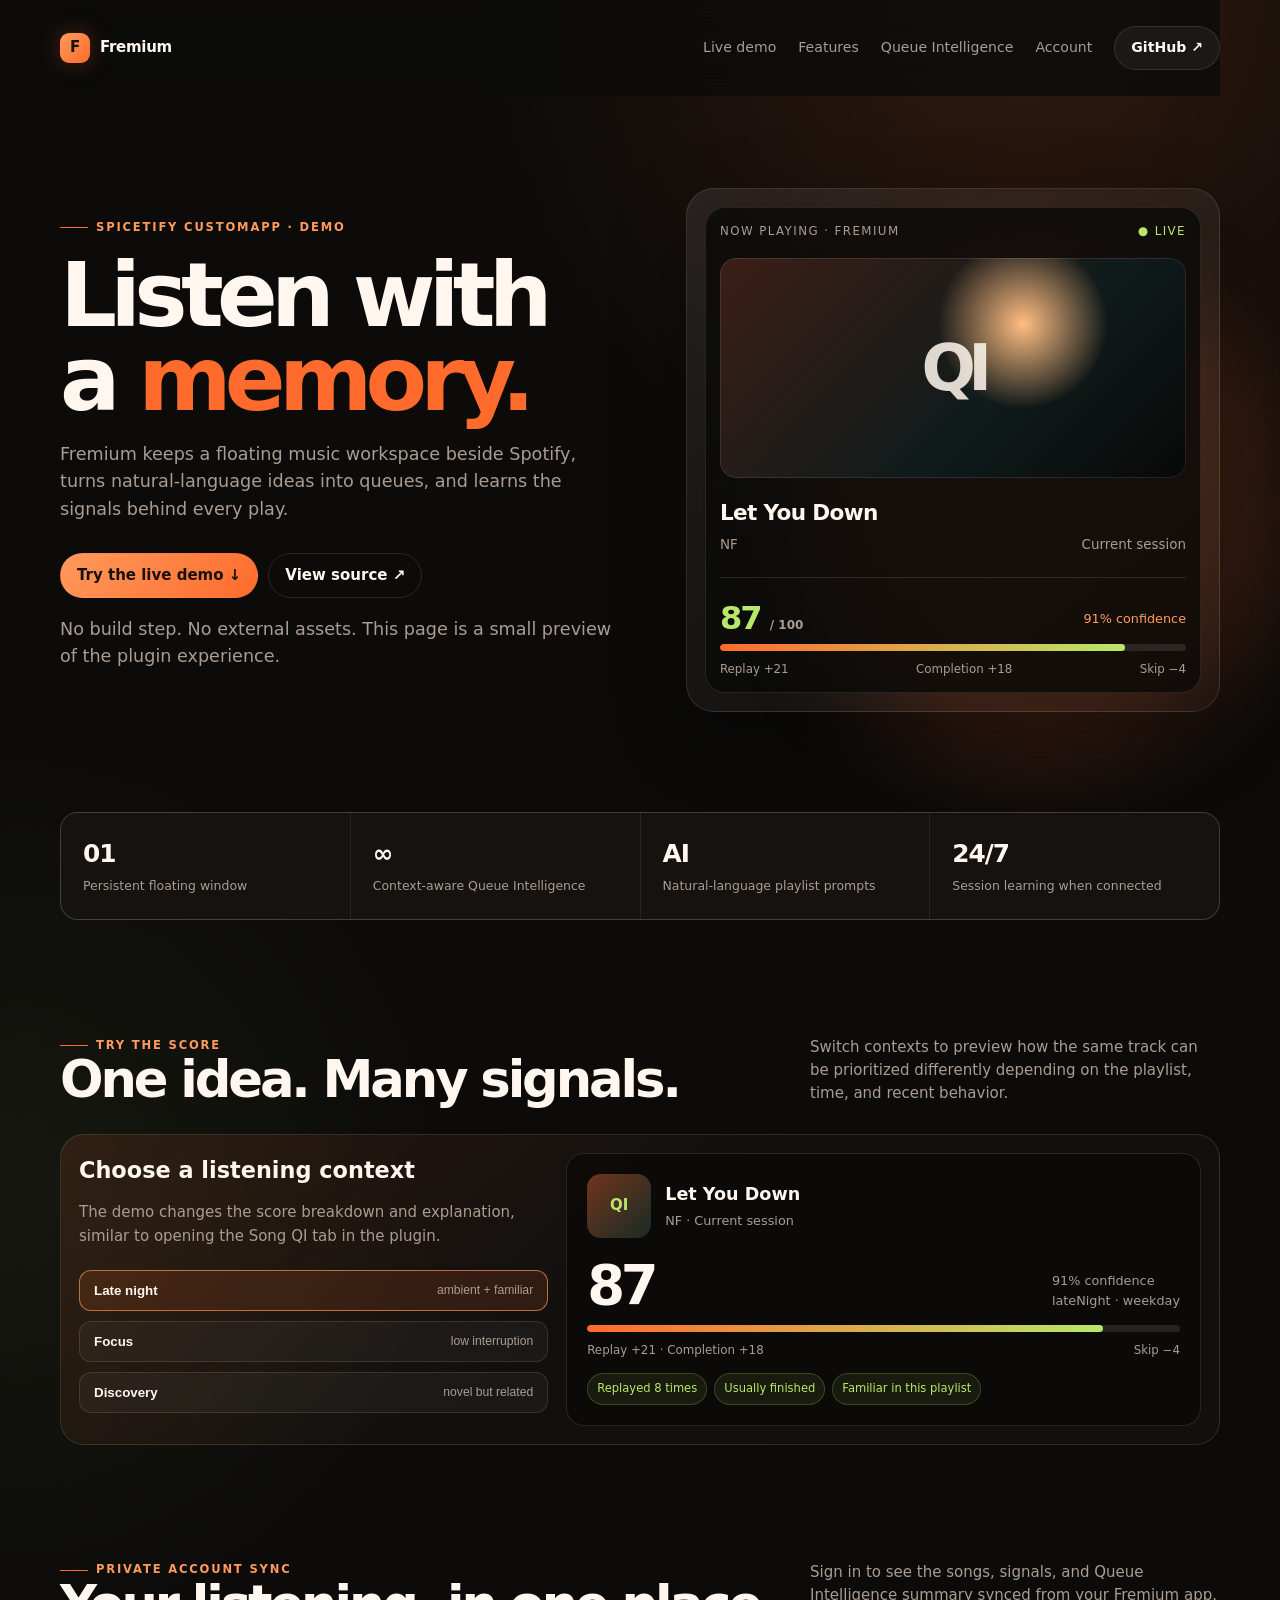
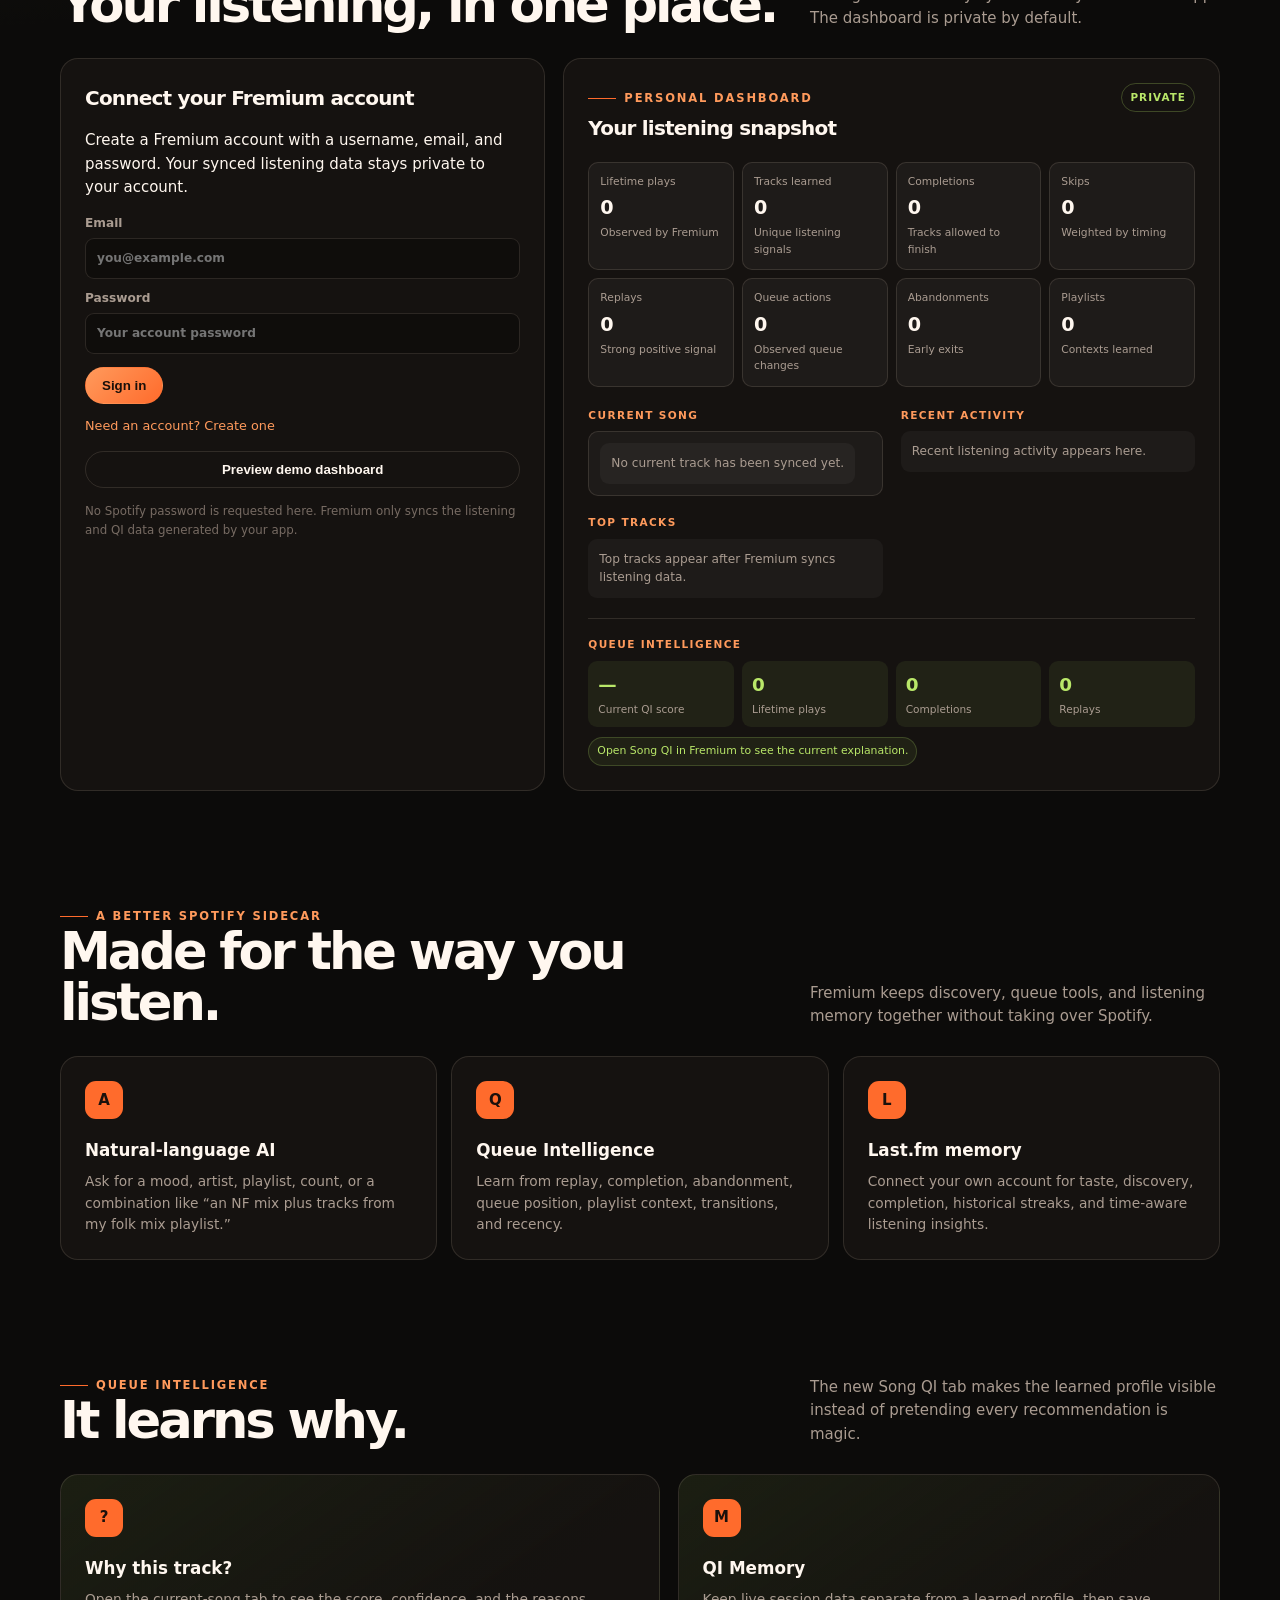
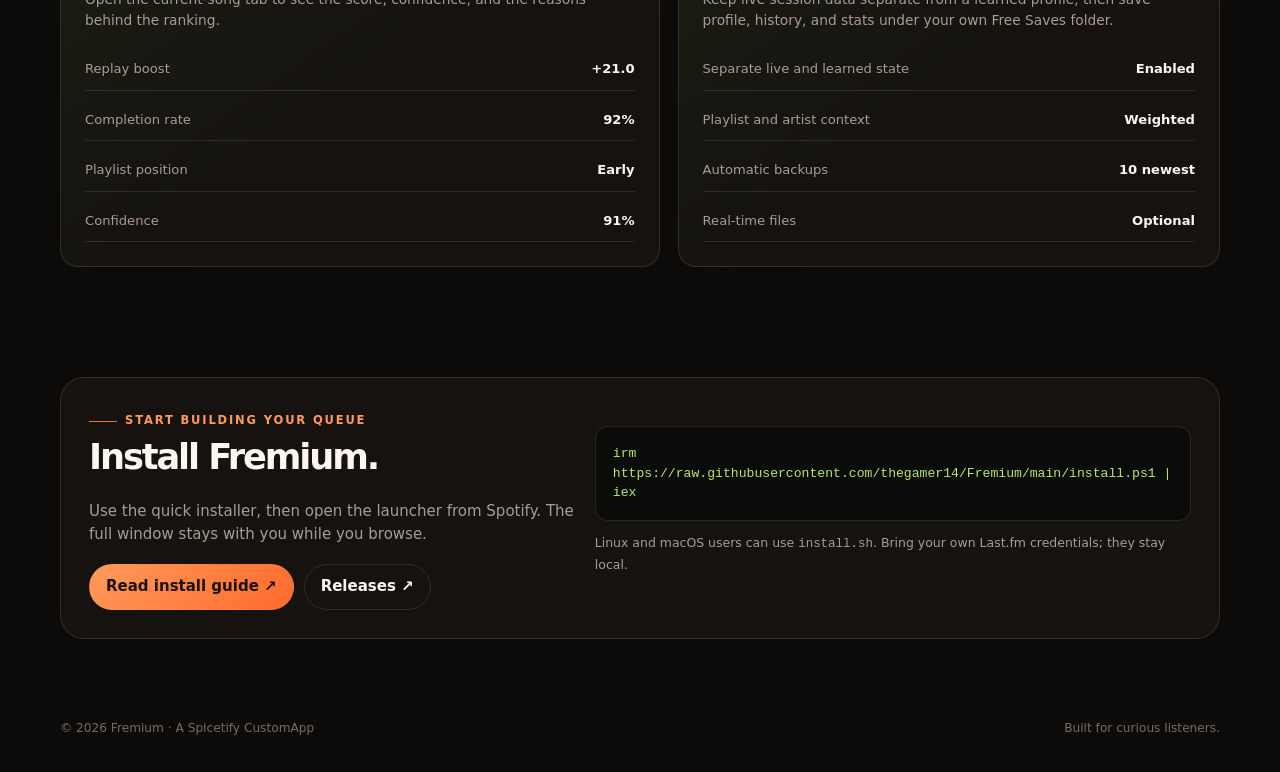
==== docs/index.html @ 4eb7f7f2 "feat: bake public account configuration" ====
<!doctype html>
<html lang="en">
<head>
  <meta charset="utf-8">
  <meta name="viewport" content="width=device-width, initial-scale=1">
  <meta name="description" content="Fremium is a Spicetify CustomApp for smarter queues, AI playlists, and listening intelligence.">
  <title>Fremium — Listen with a memory</title>
  <style>
    :root {
      --bg: #0c0b0a;
      --panel: #151210;
      --panel-2: #1c1815;
      --line: rgba(255, 226, 204, .12);
      --text: #fff7ef;
      --muted: #aa9c91;
      --orange: #ff6b2c;
      --orange-2: #ff9a5c;
      --green: #b9e769;
      --shadow: 0 24px 70px rgba(0, 0, 0, .35);
    }
    * { box-sizing: border-box; }
    html { scroll-behavior: smooth; }
    body {
      margin: 0;
      color: var(--text);
      background:
        radial-gradient(circle at 80% 0%, rgba(255, 107, 44, .15), transparent 34rem),
        radial-gradient(circle at 0% 30%, rgba(185, 231, 105, .06), transparent 28rem),
        var(--bg);
      font: 15px/1.55 Inter, ui-sans-serif, system-ui, -apple-system, BlinkMacSystemFont, "Segoe UI", sans-serif;
    }
    a { color: inherit; text-decoration: none; }
    .shell { width: min(1160px, calc(100% - 40px)); margin: 0 auto; }
    .nav { display: flex; align-items: center; justify-content: space-between; padding: 26px 0; position: sticky; top: 0; z-index: 10; background: rgba(12, 11, 10, .82); backdrop-filter: blur(18px); }
    .brand { display: flex; align-items: center; gap: 10px; font-weight: 850; letter-spacing: -.02em; }
    .brand-mark { display: grid; place-items: center; width: 30px; height: 30px; border-radius: 9px; color: #17100b; background: linear-gradient(135deg, var(--orange-2), var(--orange)); box-shadow: 0 0 24px rgba(255, 107, 44, .28); }
    .nav-links { display: flex; align-items: center; gap: 22px; color: var(--muted); font-size: .88rem; }
    .nav-links a:hover { color: var(--text); }
    .nav-button, .button { display: inline-flex; align-items: center; justify-content: center; gap: 8px; border: 1px solid var(--line); border-radius: 999px; padding: 10px 16px; color: var(--text); background: rgba(255,255,255,.05); font-weight: 750; cursor: pointer; transition: transform .18s, border-color .18s, background .18s; }
    .nav-button:hover, .button:hover { transform: translateY(-2px); border-color: rgba(255, 155, 95, .6); background: rgba(255, 107, 44, .12); }
    .button.primary { color: #1a100a; border-color: transparent; background: linear-gradient(135deg, var(--orange-2), var(--orange)); }
    .button.secondary { background: transparent; }
    .hero { display: grid; grid-template-columns: 1.02fr .98fr; gap: 70px; align-items: center; padding: 92px 0 100px; }
    .eyebrow { display: inline-flex; align-items: center; gap: 8px; color: var(--orange-2); text-transform: uppercase; letter-spacing: .16em; font-size: .72rem; font-weight: 850; }
    .eyebrow::before { content: ""; width: 28px; height: 1px; background: var(--orange); }
    h1 { max-width: 700px; margin: 18px 0 20px; font-size: clamp(3.2rem, 7vw, 6.7rem); line-height: .93; letter-spacing: -.075em; }
    h1 em { color: var(--orange); font-style: normal; }
    .hero-copy > p { max-width: 570px; color: var(--muted); font-size: 1.1rem; }
    .hero-actions { display: flex; flex-wrap: wrap; gap: 10px; margin-top: 30px; }
    .hero-note { margin-top: 18px; color: #7f7168; font-size: .78rem; }
    .hero-art { position: relative; padding: 18px; border: 1px solid var(--line); border-radius: 28px; background: linear-gradient(145deg, rgba(255,255,255,.08), rgba(255,255,255,.02)); box-shadow: var(--shadow); }
    .hero-art::before { content: ""; position: absolute; inset: 12% -12% -10% 20%; z-index: -1; border-radius: 50%; background: rgba(255, 107, 44, .18); filter: blur(45px); }
    .player { padding: 14px; border: 1px solid rgba(255,255,255,.1); border-radius: 20px; background: rgba(9,8,7,.76); }
    .player-top, .player-meta, .score-line, .bar-line, .install-top { display: flex; align-items: center; justify-content: space-between; gap: 12px; }
    .player-top { color: var(--muted); font-size: .74rem; text-transform: uppercase; letter-spacing: .12em; }
    .live { color: var(--green); }
    .album-art { display: grid; place-items: center; height: 220px; margin: 18px 0; border-radius: 16px; background: radial-gradient(circle at 65% 30%, #ffbd82, transparent 25%), linear-gradient(135deg, #3c1e16, #101b1b 60%, #080908); font-size: 4rem; font-weight: 900; letter-spacing: -.12em; color: rgba(255,247,239,.86); box-shadow: inset 0 0 0 1px rgba(255,255,255,.1); }
    .player h3 { margin: 0; font-size: 1.35rem; letter-spacing: -.03em; }
    .player-meta { margin-top: 5px; color: var(--muted); font-size: .84rem; }
    .score-line { margin-top: 22px; padding-top: 16px; border-top: 1px solid var(--line); }
    .score { color: var(--green); font-size: 2rem; font-weight: 850; letter-spacing: -.06em; }
    .score small { color: var(--muted); font-size: .75rem; font-weight: 600; letter-spacing: 0; }
    .confidence { color: var(--orange-2); font-size: .8rem; }
    .bar { height: 7px; overflow: hidden; border-radius: 20px; background: rgba(255,255,255,.1); }
    .bar > span { display: block; height: 100%; border-radius: inherit; background: linear-gradient(90deg, var(--orange), var(--green)); }
    .bar-line { margin-top: 9px; color: var(--muted); font-size: .74rem; }
    .metrics { display: grid; grid-template-columns: repeat(4, 1fr); gap: 1px; overflow: hidden; border: 1px solid var(--line); border-radius: 18px; background: var(--line); }
    .metric { padding: 22px; background: var(--panel); }
    .metric strong { display: block; font-size: 1.55rem; letter-spacing: -.04em; }
    .metric span { color: var(--muted); font-size: .78rem; }
    .section { padding: 110px 0 0; }
    .section-heading { display: flex; align-items: end; justify-content: space-between; gap: 20px; margin-bottom: 28px; }
    .section-heading h2 { margin: 0; font-size: clamp(2rem, 4vw, 3.3rem); line-height: 1; letter-spacing: -.06em; }
    .section-heading p { max-width: 410px; margin: 0; color: var(--muted); }
    .demo { display: grid; grid-template-columns: .85fr 1.15fr; gap: 18px; padding: 18px; border: 1px solid var(--line); border-radius: 24px; background: linear-gradient(140deg, rgba(255,107,44,.12), rgba(255,255,255,.025) 48%); }
    .demo-controls { display: flex; flex-direction: column; gap: 10px; }
    .demo-controls h3 { margin: 0 0 4px; font-size: 1.4rem; }
    .demo-controls p { margin: 0 0 12px; color: var(--muted); }
    .scene { display: flex; align-items: center; justify-content: space-between; width: 100%; padding: 12px 14px; border: 1px solid var(--line); border-radius: 12px; color: var(--text); background: rgba(255,255,255,.04); text-align: left; cursor: pointer; }
    .scene:hover, .scene.active { border-color: rgba(255, 155, 95, .65); background: rgba(255, 107, 44, .13); }
    .scene span { color: var(--muted); font-size: .76rem; }
    .demo-card { padding: 20px; border: 1px solid var(--line); border-radius: 18px; background: rgba(9,8,7,.68); }
    .demo-track { display: flex; align-items: center; gap: 14px; }
    .cover { display: grid; place-items: center; width: 64px; height: 64px; border-radius: 14px; background: linear-gradient(135deg, #71351d, #192b25); color: var(--green); font-weight: 900; }
    .demo-track h3 { margin: 0; font-size: 1.1rem; }
    .demo-track p { margin: 3px 0 0; color: var(--muted); font-size: .8rem; }
    .demo-score { display: flex; align-items: end; justify-content: space-between; gap: 16px; margin: 24px 0 14px; }
    .demo-score strong { font-size: 3.4rem; line-height: .9; letter-spacing: -.08em; }
    .demo-score span { color: var(--muted); font-size: .8rem; }
    .reason-list { display: flex; flex-wrap: wrap; gap: 7px; margin-top: 14px; }
    .reason { padding: 6px 9px; border: 1px solid rgba(185,231,105,.22); border-radius: 999px; color: var(--green); background: rgba(185,231,105,.08); font-size: .72rem; }
    .grid-3 { display: grid; grid-template-columns: repeat(3, 1fr); gap: 14px; }
    .feature, .qi-card { padding: 24px; border: 1px solid var(--line); border-radius: 18px; background: var(--panel); }
    .feature-icon, .qi-icon { display: grid; place-items: center; width: 38px; height: 38px; margin-bottom: 18px; border-radius: 11px; color: #1b110c; background: var(--orange); font-weight: 900; }
    .feature h3, .qi-card h3 { margin: 0 0 8px; font-size: 1.05rem; }
    .feature p, .qi-card p { margin: 0; color: var(--muted); font-size: .86rem; }
    .qi-layout { display: grid; grid-template-columns: 1.05fr .95fr; gap: 18px; }
    .qi-card { background: linear-gradient(145deg, rgba(185,231,105,.09), var(--panel) 55%); }
    .qi-list { display: grid; gap: 9px; margin-top: 18px; }
    .qi-line { display: flex; justify-content: space-between; gap: 12px; padding: 10px 0; border-bottom: 1px solid var(--line); color: var(--muted); font-size: .82rem; }
    .qi-line strong { color: var(--text); }
    .install { display: grid; grid-template-columns: .9fr 1.1fr; gap: 18px; padding: 28px; border: 1px solid var(--line); border-radius: 24px; background: var(--panel); }
    .install h2 { margin: 0 0 10px; font-size: 2.2rem; letter-spacing: -.06em; }
    .install p { color: var(--muted); }
    .code { margin-top: 20px; padding: 17px; overflow-x: auto; border: 1px solid var(--line); border-radius: 13px; color: var(--green); background: #0b0b09; font: .82rem/1.5 ui-monospace, SFMono-Regular, Consolas, monospace; }
    .install-links { display: flex; flex-wrap: wrap; gap: 10px; margin-top: 18px; }
    .account-layout { display: grid; grid-template-columns: .85fr 1.15fr; gap: 18px; }
    .account-card { padding: 24px; border: 1px solid var(--line); border-radius: 18px; background: var(--panel); }
    .account-card h3 { margin: 0 0 8px; font-size: 1.25rem; letter-spacing: -.04em; }
    .account-card > p { margin: 0 0 16px; color: var(--muted); font-size: .86rem; }
    .account-settings { margin: 0 0 16px; border: 1px solid var(--line); border-radius: 12px; background: rgba(255,255,255,.03); }
    .account-settings summary { padding: 11px 13px; color: var(--orange-2); cursor: pointer; font-size: .8rem; font-weight: 750; }
    .account-settings[open] summary { border-bottom: 1px solid var(--line); }
    .account-form { display: flex; flex-direction: column; gap: 10px; }
    .account-settings .account-form { padding: 13px; }
    .account-field { display: flex; flex-direction: column; gap: 5px; color: var(--muted); font-size: .76rem; font-weight: 700; }
    .account-field input { width: 100%; padding: 10px 11px; border: 1px solid var(--line); border-radius: 9px; outline: none; color: var(--text); background: rgba(0,0,0,.28); font: inherit; }
    .account-field input:focus { border-color: rgba(255,155,95,.7); box-shadow: 0 0 0 3px rgba(255,107,44,.12); }
    .account-form-actions { display: flex; flex-wrap: wrap; gap: 8px; margin-top: 3px; }
    .account-switch { margin: 12px 0; color: var(--muted); font-size: .8rem; }
    .account-switch button { padding: 0; border: 0; color: var(--orange-2); background: transparent; cursor: pointer; font: inherit; }
    .account-demo { width: 100%; margin-top: 4px; }
    .account-note { margin: 14px 0 0 !important; color: #776b63 !important; font-size: .74rem !important; }
    .account-message { margin-top: 12px; padding: 9px 11px; border: 1px solid var(--line); border-radius: 9px; color: var(--muted); font-size: .78rem; }
    .account-message.ok { border-color: rgba(185,231,105,.3); color: var(--green); background: rgba(185,231,105,.08); }
    .account-message.error { border-color: rgba(255,107,44,.35); color: var(--orange-2); background: rgba(255,107,44,.08); }
    .account-dashboard { min-width: 0; }
    .account-dashboard-head { display: flex; align-items: start; justify-content: space-between; gap: 12px; }
    .account-dashboard-head h3 { margin: 5px 0 0; }
    .account-live { padding: 5px 8px; border: 1px solid rgba(185,231,105,.25); border-radius: 999px; color: var(--green); font-size: .65rem; font-weight: 850; letter-spacing: .1em; }
    .account-user { margin: 12px 0; padding: 9px 11px; border-radius: 9px; color: var(--muted); background: rgba(255,255,255,.05); font-size: .78rem; overflow-wrap: anywhere; }
    .account-dashboard-actions { display: flex; flex-wrap: wrap; gap: 8px; }
    .account-demo-banner { margin-bottom: 12px; padding: 7px 10px; border: 1px solid rgba(255,155,95,.25); border-radius: 8px; color: var(--orange-2); background: rgba(255,107,44,.08); font-size: .75rem; }
    .account-stats { display: grid; grid-template-columns: repeat(4, 1fr); gap: 8px; margin-top: 18px; }
    .account-stat { min-width: 0; padding: 11px; border: 1px solid var(--line); border-radius: 10px; background: rgba(255,255,255,.04); }
    .account-stat span, .account-stat small { display: block; color: var(--muted); font-size: .67rem; }
    .account-stat strong { display: block; margin: 3px 0 2px; color: var(--text); font-size: 1.2rem; letter-spacing: -.05em; overflow: hidden; text-overflow: ellipsis; }
    .account-content { display: grid; grid-template-columns: 1fr 1fr; gap: 18px; margin-top: 20px; }
    .account-section-label { margin-bottom: 8px; color: var(--orange-2); text-transform: uppercase; letter-spacing: .13em; font-size: .66rem; font-weight: 850; }
    .account-current { display: flex; align-items: center; justify-content: space-between; gap: 12px; min-height: 58px; padding: 11px; border: 1px solid var(--line); border-radius: 10px; background: rgba(255,255,255,.04); }
    .account-current-track { min-width: 0; }
    .account-current-track strong, .account-current-track span { display: block; overflow: hidden; text-overflow: ellipsis; white-space: nowrap; }
    .account-current-track strong { font-size: .85rem; }
    .account-current-track span { margin-top: 2px; color: var(--muted); font-size: .7rem; }
    .account-current-qi { flex: 0 0 auto; text-align: right; }
    .account-current-qi strong, .account-current-qi span { display: block; }
    .account-current-qi strong { color: var(--green); font-size: 1.3rem; }
    .account-current-qi span { color: var(--muted); font-size: .65rem; }
    .account-list { display: grid; gap: 6px; }
    .account-list-row { display: flex; align-items: center; justify-content: space-between; gap: 10px; padding: 8px 0; border-bottom: 1px solid var(--line); }
    .account-list-row > div { min-width: 0; }
    .account-list-row strong, .account-list-row span { display: block; overflow: hidden; text-overflow: ellipsis; white-space: nowrap; }
    .account-list-row strong { font-size: .78rem; }
    .account-list-row span, .account-list-row b { color: var(--muted); font-size: .68rem; font-weight: 600; }
    .account-list-row b { flex: 0 0 auto; text-align: right; }
    .account-empty { padding: 11px; border-radius: 9px; color: var(--muted); background: rgba(255,255,255,.04); font-size: .76rem; }
    .account-qi { margin-top: 20px; padding-top: 17px; border-top: 1px solid var(--line); }
    .account-qi-grid { display: grid; grid-template-columns: repeat(4, 1fr); gap: 8px; }
    .account-qi-grid > div { padding: 10px; border-radius: 9px; background: rgba(185,231,105,.07); }
    .account-qi-grid strong, .account-qi-grid span { display: block; }
    .account-qi-grid strong { color: var(--green); font-size: 1.15rem; }
    .account-qi-grid span { margin-top: 2px; color: var(--muted); font-size: .66rem; }
    .account-reasons { display: flex; flex-wrap: wrap; gap: 6px; margin-top: 10px; }
    .account-reasons span { padding: 5px 8px; border: 1px solid rgba(185,231,105,.2); border-radius: 999px; color: var(--green); background: rgba(185,231,105,.07); font-size: .68rem; }
    [hidden] { display: none !important; }
    footer { display: flex; justify-content: space-between; gap: 20px; padding: 80px 0 35px; color: #776b63; font-size: .76rem; }
    @media (max-width: 820px) {
      .nav-links a:not(.nav-button) { display: none; }
      .hero, .demo, .qi-layout, .install, .account-layout, .account-content { grid-template-columns: 1fr; }
      .hero { gap: 42px; padding-top: 60px; }
      .metrics { grid-template-columns: repeat(2, 1fr); }
      .grid-3 { grid-template-columns: 1fr; }
      .account-stats { grid-template-columns: repeat(2, 1fr); }
      .section { padding-top: 78px; }
      .section-heading { display: block; }
      .section-heading p { margin-top: 12px; }
    }
    @media (max-width: 480px) {
      .shell { width: min(100% - 28px, 1160px); }
      h1 { font-size: 3.35rem; }
      .metrics { grid-template-columns: 1fr 1fr; }
      .metric { padding: 16px; }
      .metric strong { font-size: 1.2rem; }
      .album-art { height: 170px; }
    }
  </style>
</head>
<body>
  <header class="nav shell">
    <a class="brand" href="#top" aria-label="Fremium home"><span class="brand-mark">F</span><span>Fremium</span></a>
    <nav class="nav-links" aria-label="Primary navigation">
      <a href="#demo">Live demo</a>
      <a href="#features">Features</a>
      <a href="#qi">Queue Intelligence</a>
      <a href="#account">Account</a>
      <a class="nav-button" href="https://github.com/thegamer14/Fremium" target="_blank" rel="noreferrer">GitHub ↗</a>
    </nav>
  </header>

  <main id="top">
    <section class="hero shell">
      <div class="hero-copy">
        <div class="eyebrow">Spicetify CustomApp · Demo</div>
        <h1>Listen with a <em>memory.</em></h1>
        <p>Fremium keeps a floating music workspace beside Spotify, turns natural-language ideas into queues, and learns the signals behind every play.</p>
        <div class="hero-actions">
          <a class="button primary" href="#demo">Try the live demo ↓</a>
          <a class="button secondary" href="https://github.com/thegamer14/Fremium" target="_blank" rel="noreferrer">View source ↗</a>
        </div>
        <p class="hero-note">No build step. No external assets. This page is a small preview of the plugin experience.</p>
      </div>
      <div class="hero-art" aria-label="Fremium player preview">
        <div class="player">
          <div class="player-top"><span>Now playing · Fremium</span><span class="live">● LIVE</span></div>
          <div class="album-art">QI</div>
          <h3>Let You Down</h3>
          <div class="player-meta"><span>NF</span><span>Current session</span></div>
          <div class="score-line"><div class="score">87 <small>/ 100</small></div><div class="confidence">91% confidence</div></div>
          <div class="bar"><span style="width:87%"></span></div>
          <div class="bar-line"><span>Replay +21</span><span>Completion +18</span><span>Skip −4</span></div>
        </div>
      </div>
    </section>

    <section class="metrics shell" aria-label="Fremium highlights">
      <div class="metric"><strong>01</strong><span>Persistent floating window</span></div>
      <div class="metric"><strong>∞</strong><span>Context-aware Queue Intelligence</span></div>
      <div class="metric"><strong>AI</strong><span>Natural-language playlist prompts</span></div>
      <div class="metric"><strong>24/7</strong><span>Session learning when connected</span></div>
    </section>

    <section class="section shell" id="demo">
      <div class="section-heading">
        <div><div class="eyebrow">Try the score</div><h2>One idea. Many signals.</h2></div>
        <p>Switch contexts to preview how the same track can be prioritized differently depending on the playlist, time, and recent behavior.</p>
      </div>
      <div class="demo">
        <div class="demo-controls">
          <h3>Choose a listening context</h3>
          <p>The demo changes the score breakdown and explanation, similar to opening the Song QI tab in the plugin.</p>
          <button class="scene active" data-scene="night"><strong>Late night</strong><span>ambient + familiar</span></button>
          <button class="scene" data-scene="focus"><strong>Focus</strong><span>low interruption</span></button>
          <button class="scene" data-scene="discovery"><strong>Discovery</strong><span>novel but related</span></button>
        </div>
        <div class="demo-card">
          <div class="demo-track"><div class="cover" id="demo-cover">QI</div><div><h3 id="demo-title">Let You Down</h3><p id="demo-artist">NF · Current session</p></div></div>
          <div class="demo-score"><strong id="demo-score">87</strong><span id="demo-confidence">91% confidence<br><span id="demo-context">lateNight · weekday</span></span></div>
          <div class="bar"><span id="demo-bar" style="width:87%"></span></div>
          <div class="bar-line"><span id="demo-positive">Replay +21 · Completion +18</span><span id="demo-negative">Skip −4</span></div>
          <div class="reason-list" id="demo-reasons"><span class="reason">Replayed 8 times</span><span class="reason">Usually finished</span><span class="reason">Familiar in this playlist</span></div>
        </div>
      </div>
    </section>

    <section class="section shell" id="account">
      <div class="section-heading">
        <div><div class="eyebrow">Private account sync</div><h2>Your listening, in one place.</h2></div>
        <p>Sign in to see the songs, signals, and Queue Intelligence summary synced from your Fremium app. The dashboard is private by default.</p>
      </div>
      <div class="account-layout">
        <div class="account-card">
          <div id="account-signed-out">
            <h3>Connect your Fremium account</h3>
            <p>Create a Fremium account with a username, email, and password. Your synced listening data stays private to your account.</p>
            <form class="account-form" id="account-auth-form">
              <label class="account-field" id="account-display-field" hidden>Username<input id="account-display-name" type="text" placeholder="Choose a username" autocomplete="username"></label>
              <label class="account-field">Email<input id="account-email" type="email" placeholder="you@example.com" autocomplete="email" required></label>
              <label class="account-field">Password<input id="account-password" type="password" placeholder="Your account password" autocomplete="current-password" required></label>
              <div class="account-form-actions"><button class="button primary" id="account-submit" type="submit">Sign in</button></div>
            </form>
            <div class="account-switch"><button id="account-toggle" type="button">Need an account? Create one</button></div>
            <button class="button secondary account-demo" id="account-demo" type="button">Preview demo dashboard</button>
            <p class="account-note">No Spotify password is requested here. Fremium only syncs the listening and QI data generated by your app.</p>
          </div>
          <div id="account-signed-in" hidden>
            <h3>Your private dashboard</h3>
            <p>Refresh whenever you want the latest data from the Fremium app.</p>
            <div class="account-user" id="account-user"></div>
            <div class="account-dashboard-actions"><button class="button primary small" id="account-refresh" type="button">Refresh stats</button><button class="button secondary small" id="account-signout" type="button">Sign out</button></div>
          </div>
          <div class="account-message" id="account-message" role="status" aria-live="polite" hidden></div>
        </div>
        <div class="account-card account-dashboard">
          <div class="account-demo-banner" id="account-demo-banner" hidden>Demo data · not connected to an account</div>
          <div class="account-dashboard-head"><div><div class="eyebrow">Personal dashboard</div><h3 id="account-dashboard-title">Connect to see your stats</h3></div><span class="account-live">PRIVATE</span></div>
          <div class="account-stats" id="account-stats"></div>
          <div class="account-content">
            <div><div class="account-section-label">Current song</div><div class="account-current" id="account-current"></div><div class="account-section-label" style="margin-top:18px">Top tracks</div><div class="account-list" id="account-top"></div></div>
            <div><div class="account-section-label">Recent activity</div><div class="account-list" id="account-recent"></div></div>
          </div>
          <div class="account-qi" id="account-qi"></div>
        </div>
      </div>
    </section>

    <section class="section shell" id="features">
      <div class="section-heading">
        <div><div class="eyebrow">A better Spotify sidecar</div><h2>Made for the way you listen.</h2></div>
        <p>Fremium keeps discovery, queue tools, and listening memory together without taking over Spotify.</p>
      </div>
      <div class="grid-3">
        <article class="feature"><div class="feature-icon">A</div><h3>Natural-language AI</h3><p>Ask for a mood, artist, playlist, count, or a combination like “an NF mix plus tracks from my folk mix playlist.”</p></article>
        <article class="feature"><div class="feature-icon">Q</div><h3>Queue Intelligence</h3><p>Learn from replay, completion, abandonment, queue position, playlist context, transitions, and recency.</p></article>
        <article class="feature"><div class="feature-icon">L</div><h3>Last.fm memory</h3><p>Connect your own account for taste, discovery, completion, historical streaks, and time-aware listening insights.</p></article>
      </div>
    </section>

    <section class="section shell" id="qi">
      <div class="section-heading">
        <div><div class="eyebrow">Queue Intelligence</div><h2>It learns why.</h2></div>
        <p>The new Song QI tab makes the learned profile visible instead of pretending every recommendation is magic.</p>
      </div>
      <div class="qi-layout">
        <article class="qi-card">
          <div class="qi-icon">?</div>
          <h3>Why this track?</h3>
          <p>Open the current-song tab to see the score, confidence, and the reasons behind the ranking.</p>
          <div class="qi-list">
            <div class="qi-line"><span>Replay boost</span><strong>+21.0</strong></div>
            <div class="qi-line"><span>Completion rate</span><strong>92%</strong></div>
            <div class="qi-line"><span>Playlist position</span><strong>Early</strong></div>
            <div class="qi-line"><span>Confidence</span><strong>91%</strong></div>
          </div>
        </article>
        <article class="qi-card">
          <div class="qi-icon">M</div>
          <h3>QI Memory</h3>
          <p>Keep live session data separate from a learned profile, then save profile, history, and stats under your own Free Saves folder.</p>
          <div class="qi-list">
            <div class="qi-line"><span>Separate live and learned state</span><strong>Enabled</strong></div>
            <div class="qi-line"><span>Playlist and artist context</span><strong>Weighted</strong></div>
            <div class="qi-line"><span>Automatic backups</span><strong>10 newest</strong></div>
            <div class="qi-line"><span>Real-time files</span><strong>Optional</strong></div>
          </div>
        </article>
      </div>
    </section>

    <section class="section shell" id="install">
      <div class="install">
        <div><div class="eyebrow">Start building your queue</div><h2>Install Fremium.</h2><p>Use the quick installer, then open the launcher from Spotify. The full window stays with you while you browse.</p><div class="install-links"><a class="button primary" href="https://github.com/thegamer14/Fremium#install-on-windows" target="_blank" rel="noreferrer">Read install guide ↗</a><a class="button secondary" href="https://github.com/thegamer14/Fremium/releases" target="_blank" rel="noreferrer">Releases ↗</a></div></div>
        <div><div class="code">irm https://raw.githubusercontent.com/thegamer14/Fremium/main/install.ps1 | iex</div><p style="font-size:.78rem;margin-bottom:0">Linux and macOS users can use <code>install.sh</code>. Bring your own Last.fm credentials; they stay local.</p></div>
      </div>
    </section>
  </main>

  <footer class="shell"><span>© <span id="year"></span> Fremium · A Spicetify CustomApp</span><span>Built for curious listeners.</span></footer>

  <script src="account-config.js"></script>
  <script src="account.js"></script>
  <script>
    const scenes = {
      night: { title: "Let You Down", artist: "NF · late-night focus", cover: "QI", score: 87, confidence: 91, context: "lateNight · weekday", positive: "Replay +21 · Completion +18", negative: "Skip −4", reasons: ["Replayed 8 times", "Usually finished", "Familiar in this playlist"] },
      focus: { title: "The Search", artist: "NF · deep focus", cover: "NF", score: 78, confidence: 84, context: "afternoon · weekday", positive: "Completion +17 · Position +9", negative: "Recently played −3", reasons: ["Strong completion history", "Usually chosen early", "No recent skips"] },
      discovery: { title: "Clouded", artist: "NF · discovery branch", cover: "CL", score: 64, confidence: 57, context: "evening · weekend", positive: "Flow +8 · Artist +6", negative: "New track −2", reasons: ["New neighboring track", "Related artist signal", "Still learning your fit"] }
    };
    const setScene = name => {
      const scene = scenes[name];
      document.querySelectorAll(".scene").forEach(button => button.classList.toggle("active", button.dataset.scene === name));
      document.getElementById("demo-title").textContent = scene.title;
      document.getElementById("demo-artist").textContent = scene.artist;
      document.getElementById("demo-cover").textContent = scene.cover;
      document.getElementById("demo-score").textContent = scene.score;
      document.getElementById("demo-confidence").innerHTML = scene.confidence + "% confidence<br><span>" + scene.context + "</span>";
      document.getElementById("demo-bar").style.width = scene.score + "%";
      document.getElementById("demo-positive").textContent = scene.positive;
      document.getElementById("demo-negative").textContent = scene.negative;
      document.getElementById("demo-reasons").innerHTML = scene.reasons.map(reason => '<span class="reason">' + reason + "</span>").join("");
    };
    document.querySelectorAll(".scene").forEach(button => button.addEventListener("click", () => setScene(button.dataset.scene)));
    document.getElementById("year").textContent = new Date().getFullYear();
  </script>
</body>
</html>
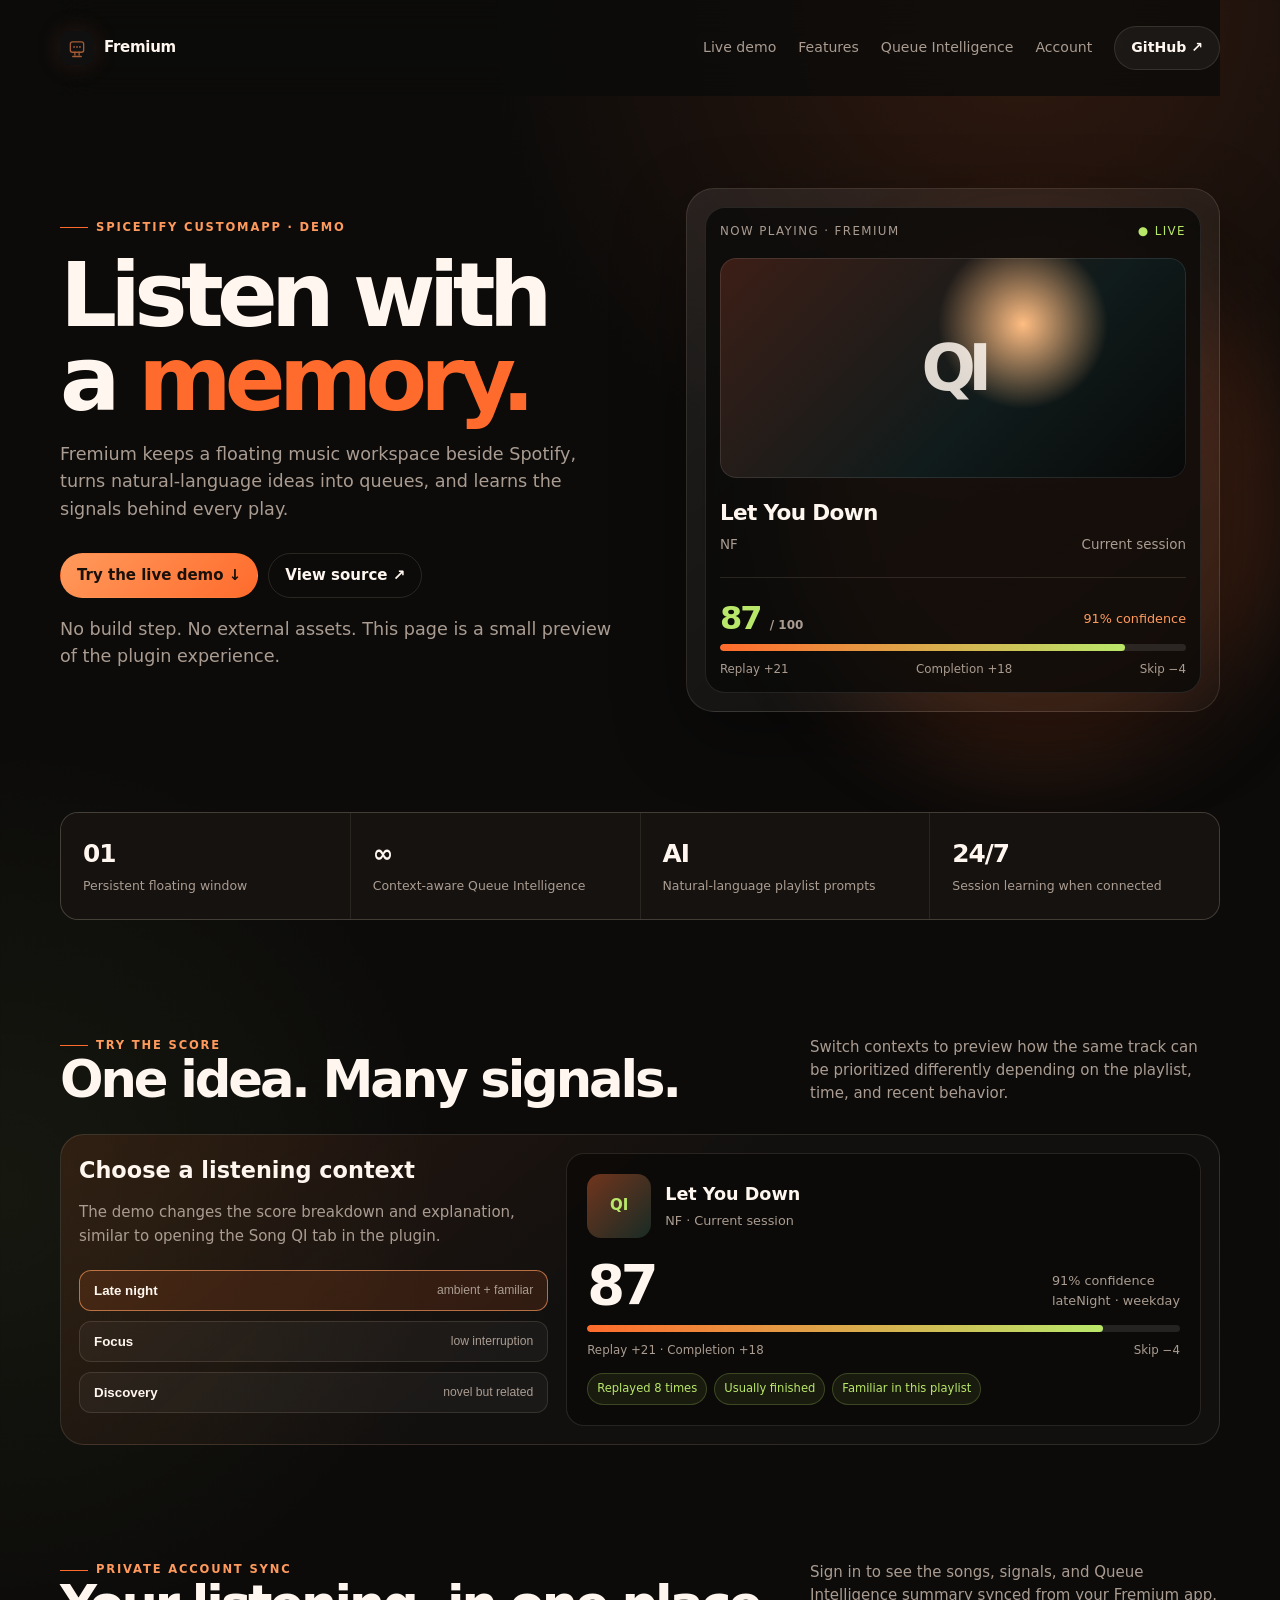
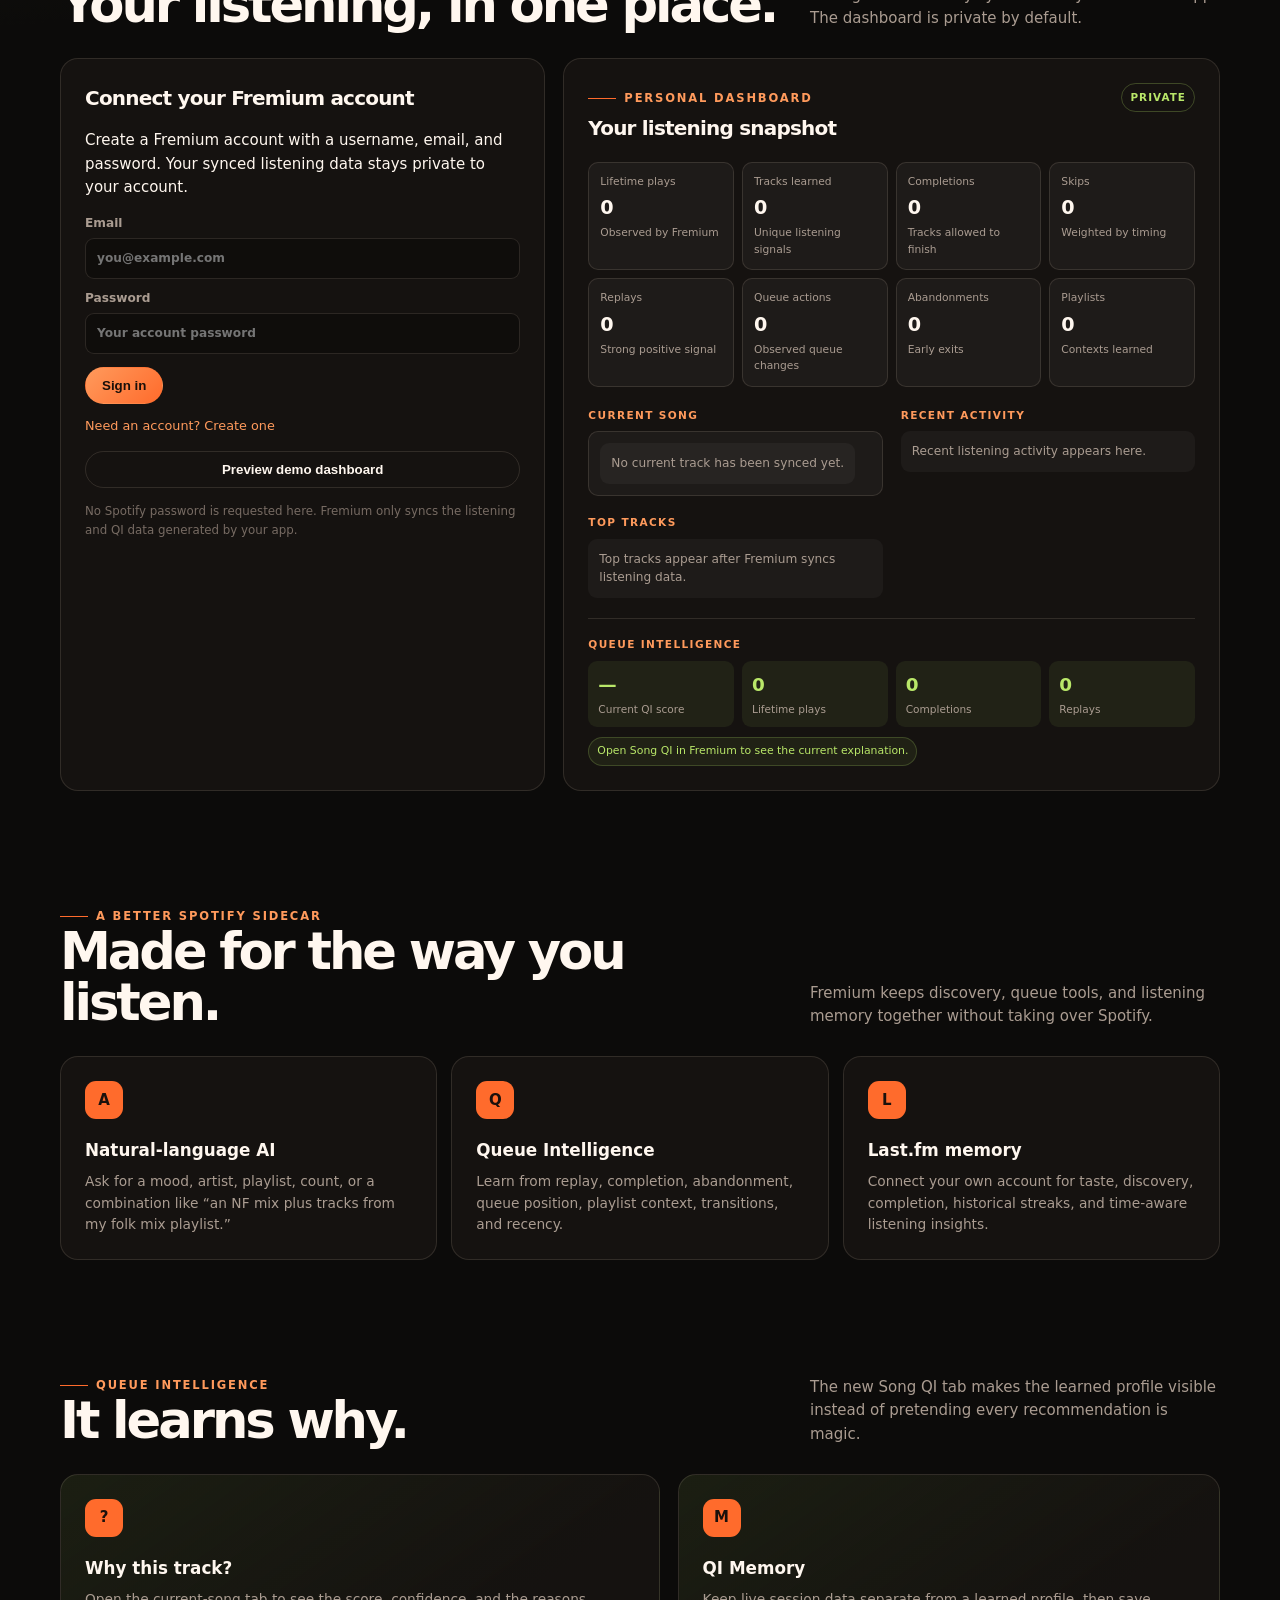
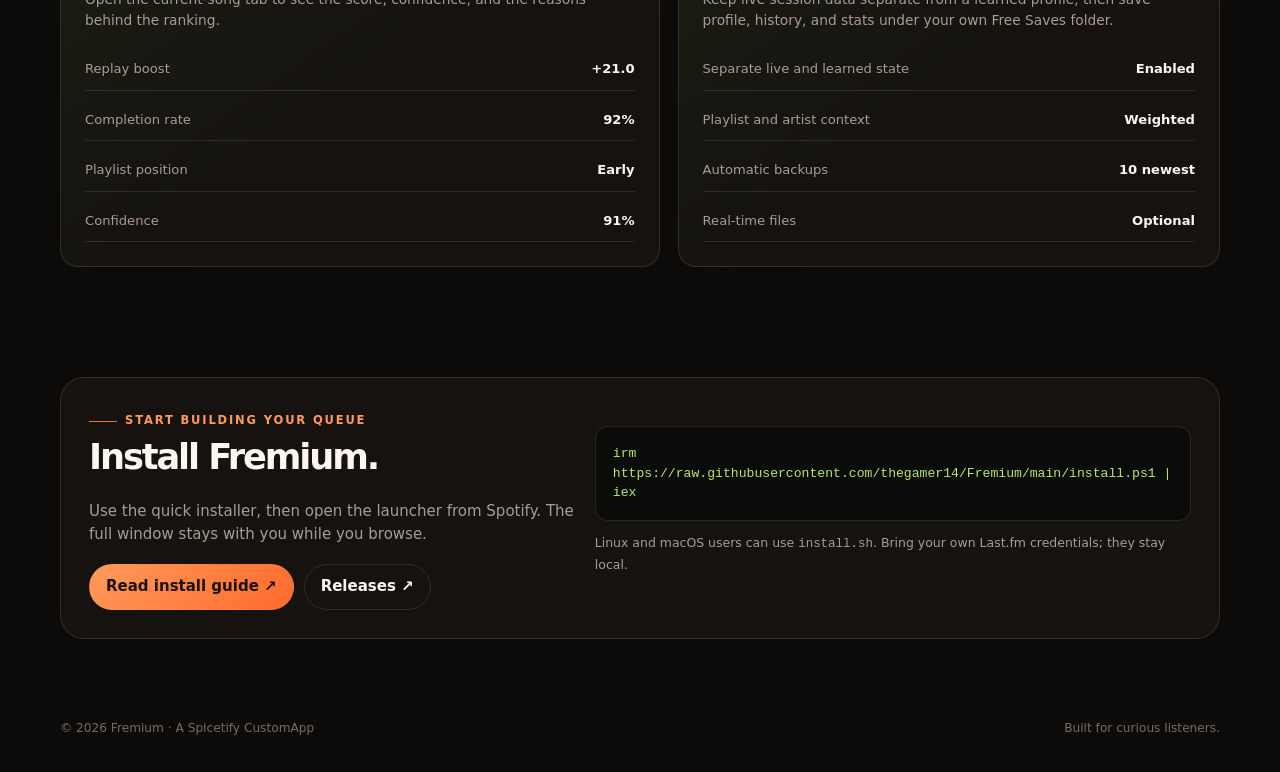
==== commit b27105f0: "feat: apply Fremium monitor logo" ====
--- a/docs/index.html
+++ b/docs/index.html
@@ -5,6 +5,7 @@
   <meta name="viewport" content="width=device-width, initial-scale=1">
   <meta name="description" content="Fremium is a Spicetify CustomApp for smarter queues, AI playlists, and listening intelligence.">
   <title>Fremium — Listen with a memory</title>
+  <link rel="icon" href="logo.svg" type="image/svg+xml">
   <style>
     :root {
       --bg: #0c0b0a;
@@ -33,7 +34,7 @@
     .shell { width: min(1160px, calc(100% - 40px)); margin: 0 auto; }
     .nav { display: flex; align-items: center; justify-content: space-between; padding: 26px 0; position: sticky; top: 0; z-index: 10; background: rgba(12, 11, 10, .82); backdrop-filter: blur(18px); }
     .brand { display: flex; align-items: center; gap: 10px; font-weight: 850; letter-spacing: -.02em; }
-    .brand-mark { display: grid; place-items: center; width: 30px; height: 30px; border-radius: 9px; color: #17100b; background: linear-gradient(135deg, var(--orange-2), var(--orange)); box-shadow: 0 0 24px rgba(255, 107, 44, .28); }
+    .brand-mark { display: block; width: 34px; height: 34px; border-radius: 9px; box-shadow: 0 0 24px rgba(164, 92, 53, .2); }
     .nav-links { display: flex; align-items: center; gap: 22px; color: var(--muted); font-size: .88rem; }
     .nav-links a:hover { color: var(--text); }
     .nav-button, .button { display: inline-flex; align-items: center; justify-content: center; gap: 8px; border: 1px solid var(--line); border-radius: 999px; padding: 10px 16px; color: var(--text); background: rgba(255,255,255,.05); font-weight: 750; cursor: pointer; transition: transform .18s, border-color .18s, background .18s; }
@@ -187,7 +188,7 @@
 </head>
 <body>
   <header class="nav shell">
-    <a class="brand" href="#top" aria-label="Fremium home"><span class="brand-mark">F</span><span>Fremium</span></a>
+    <a class="brand" href="#top" aria-label="Fremium home"><img class="brand-mark" src="logo.svg" alt=""><span>Fremium</span></a>
     <nav class="nav-links" aria-label="Primary navigation">
       <a href="#demo">Live demo</a>
       <a href="#features">Features</a>
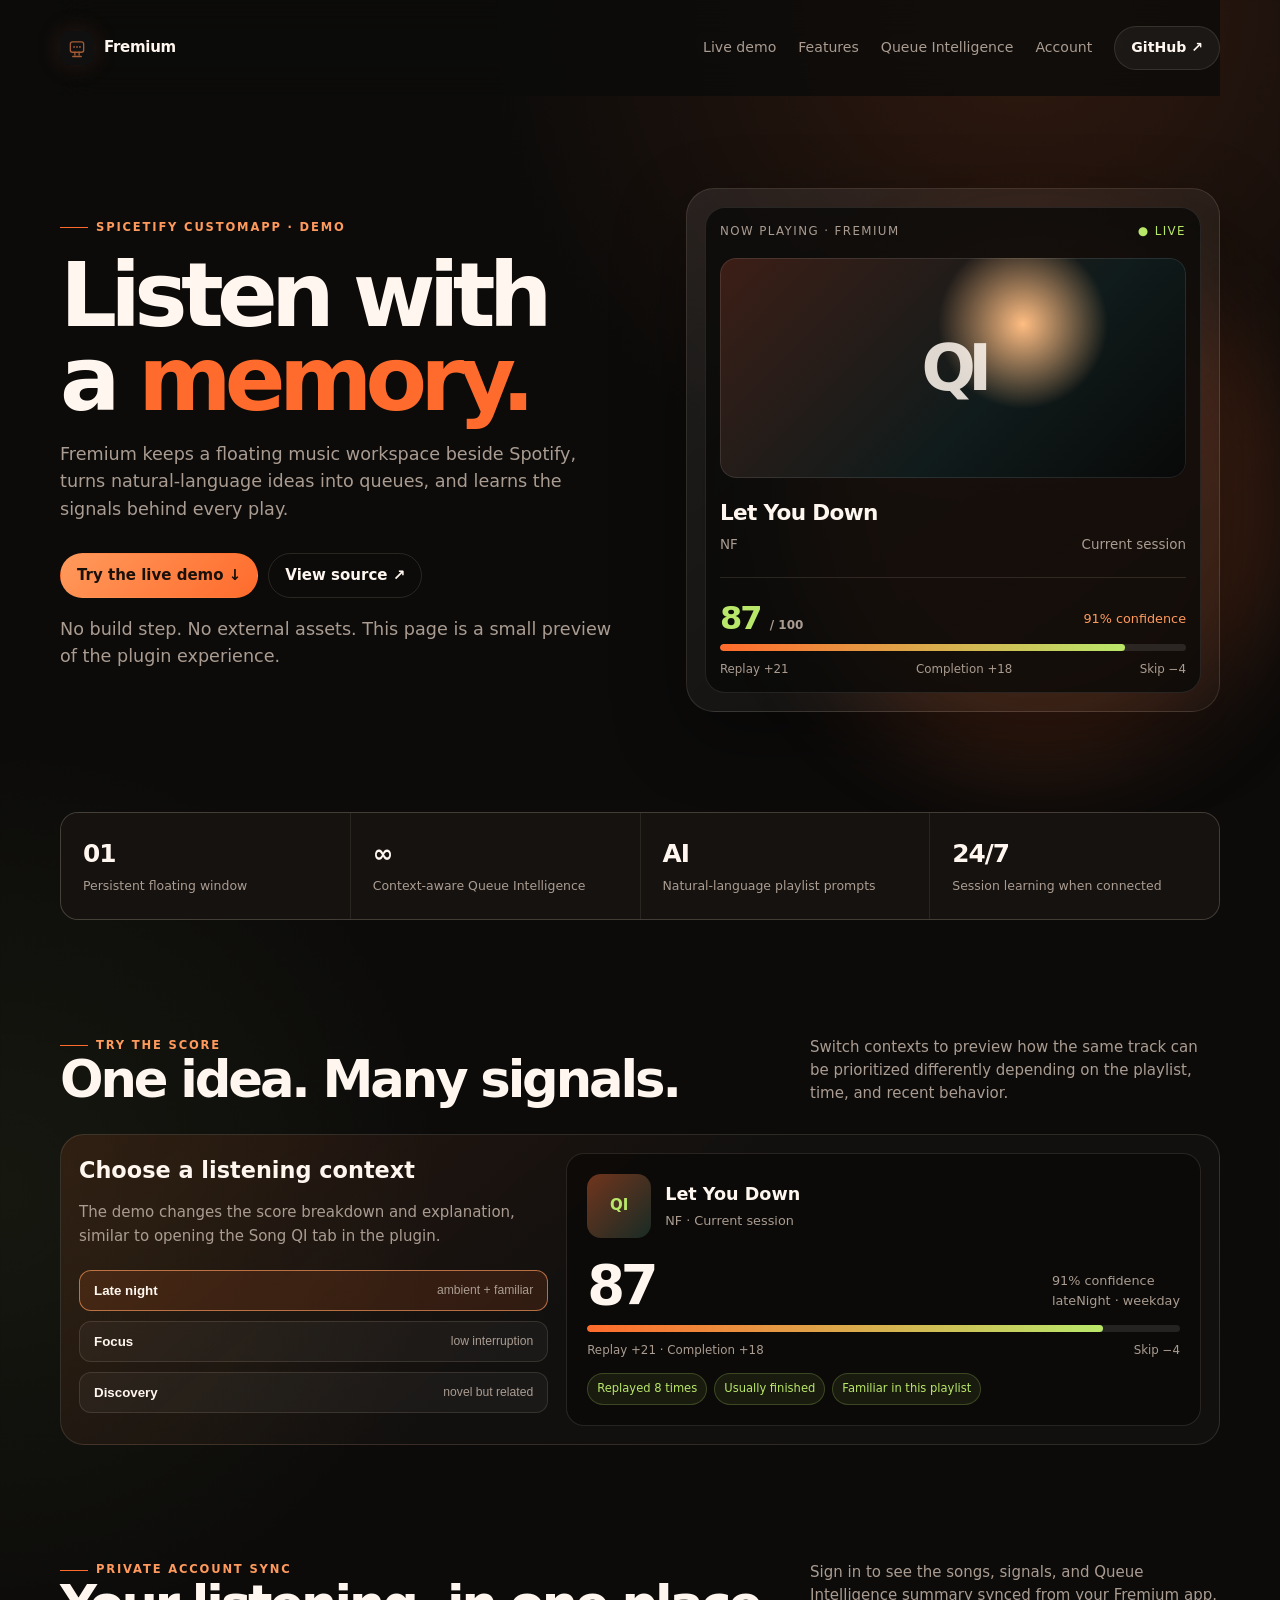
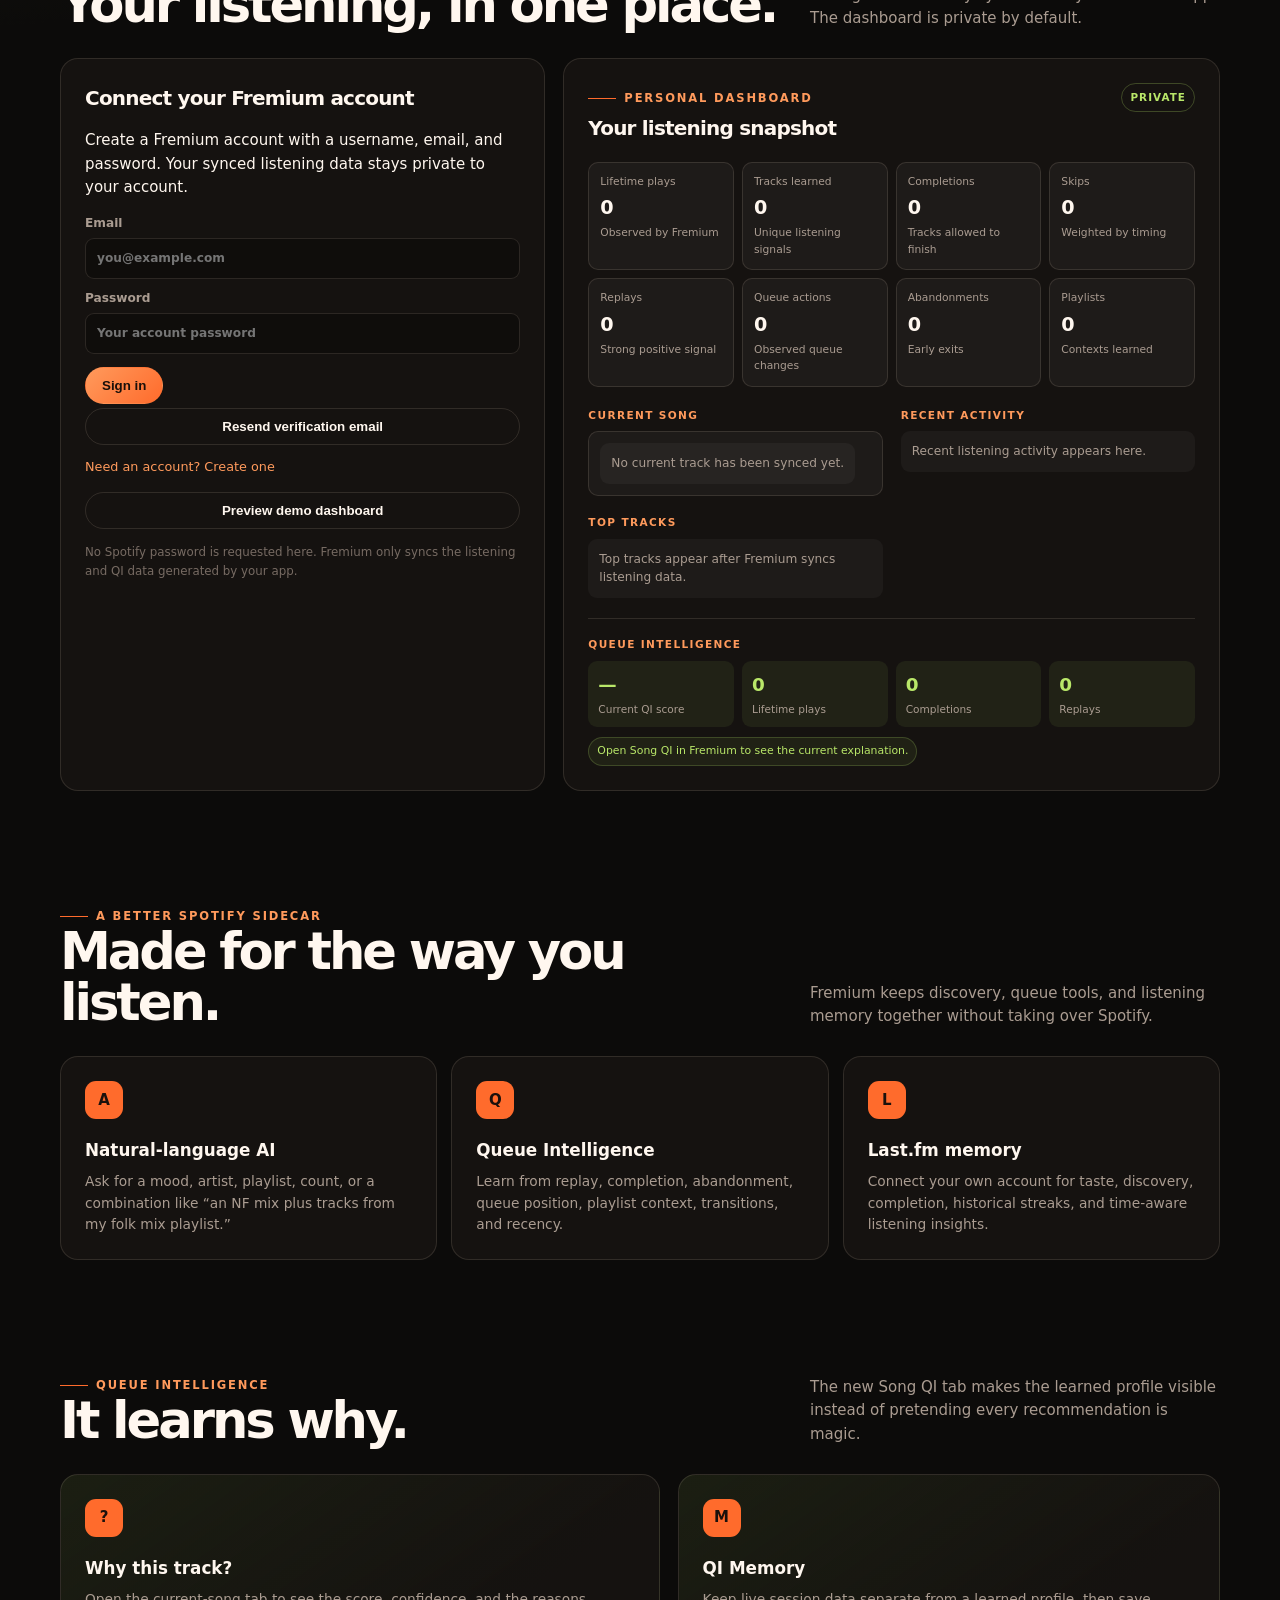
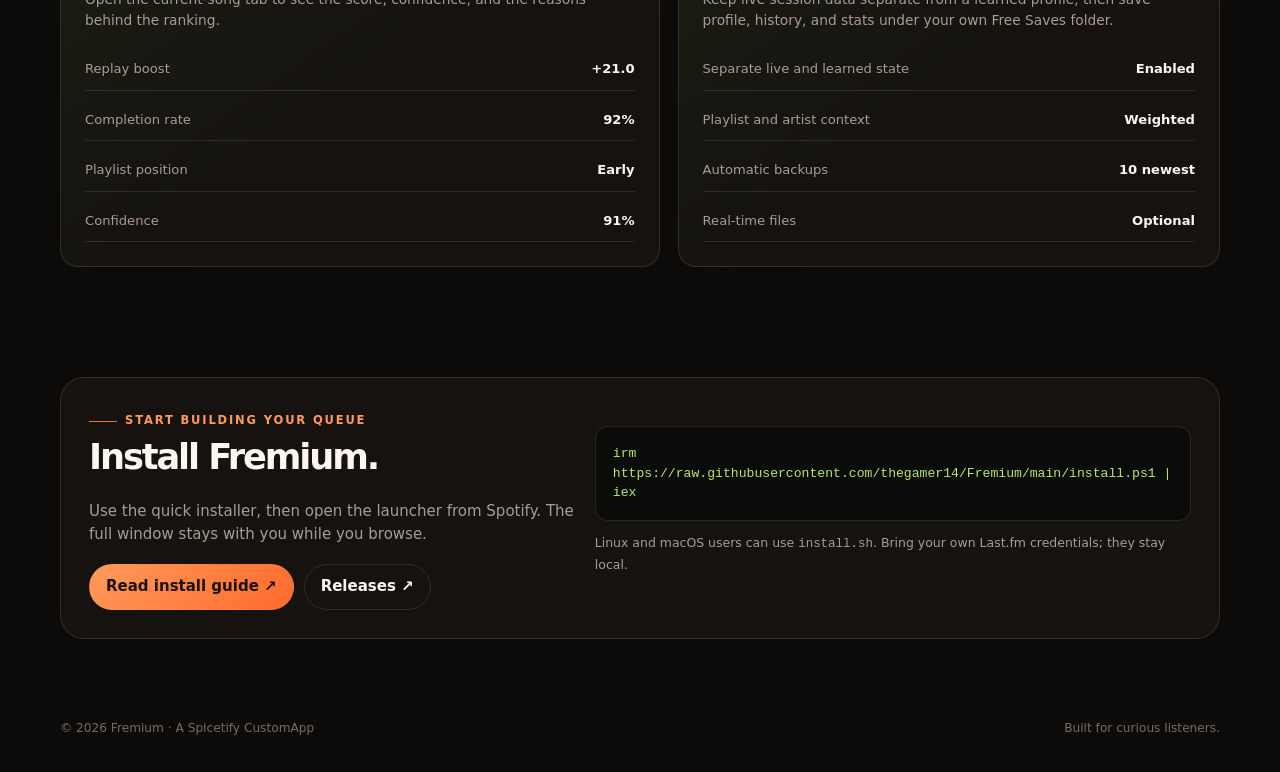
==== commit 6542ad74: "feat: add verification email resend" ====
--- a/docs/index.html
+++ b/docs/index.html
@@ -269,6 +269,7 @@
               <label class="account-field">Password<input id="account-password" type="password" placeholder="Your account password" autocomplete="current-password" required></label>
               <div class="account-form-actions"><button class="button primary" id="account-submit" type="submit">Sign in</button></div>
             </form>
+            <button class="button secondary account-demo" id="account-resend" type="button">Resend verification email</button>
             <div class="account-switch"><button id="account-toggle" type="button">Need an account? Create one</button></div>
             <button class="button secondary account-demo" id="account-demo" type="button">Preview demo dashboard</button>
             <p class="account-note">No Spotify password is requested here. Fremium only syncs the listening and QI data generated by your app.</p>
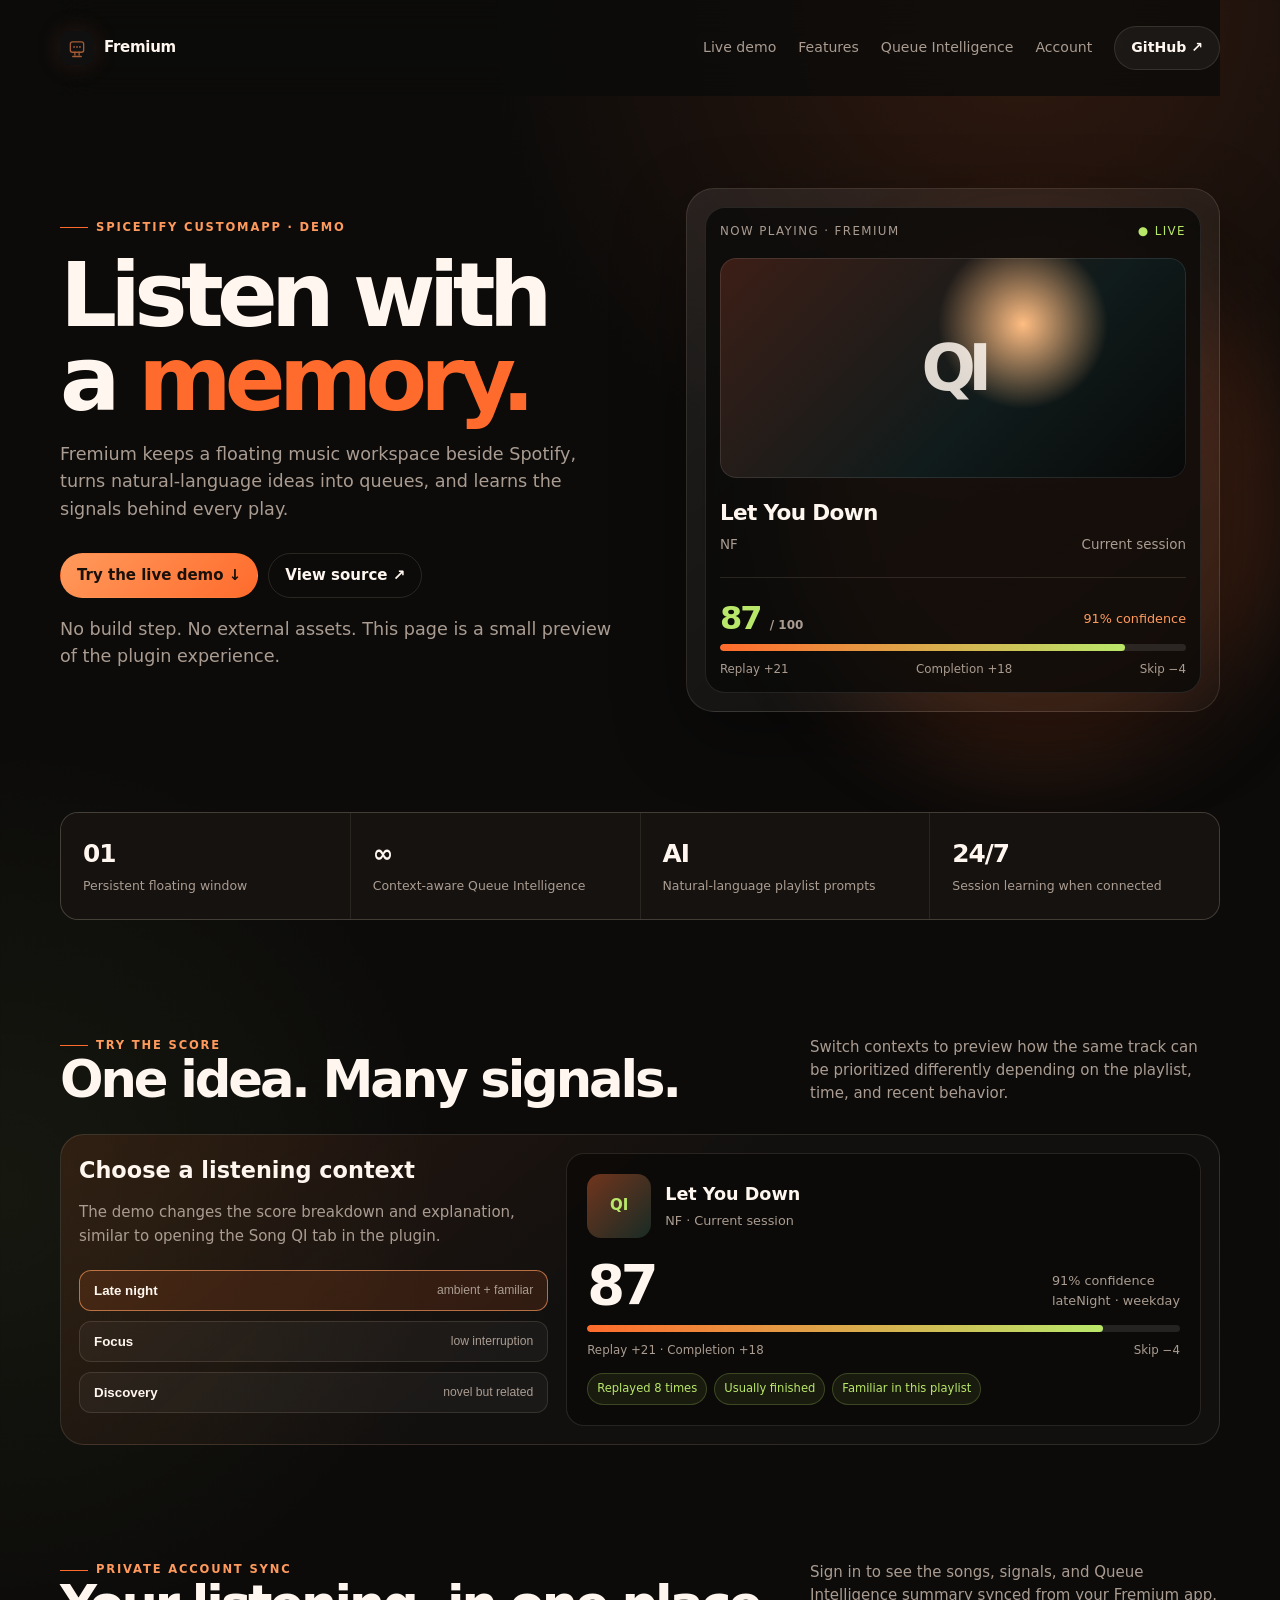
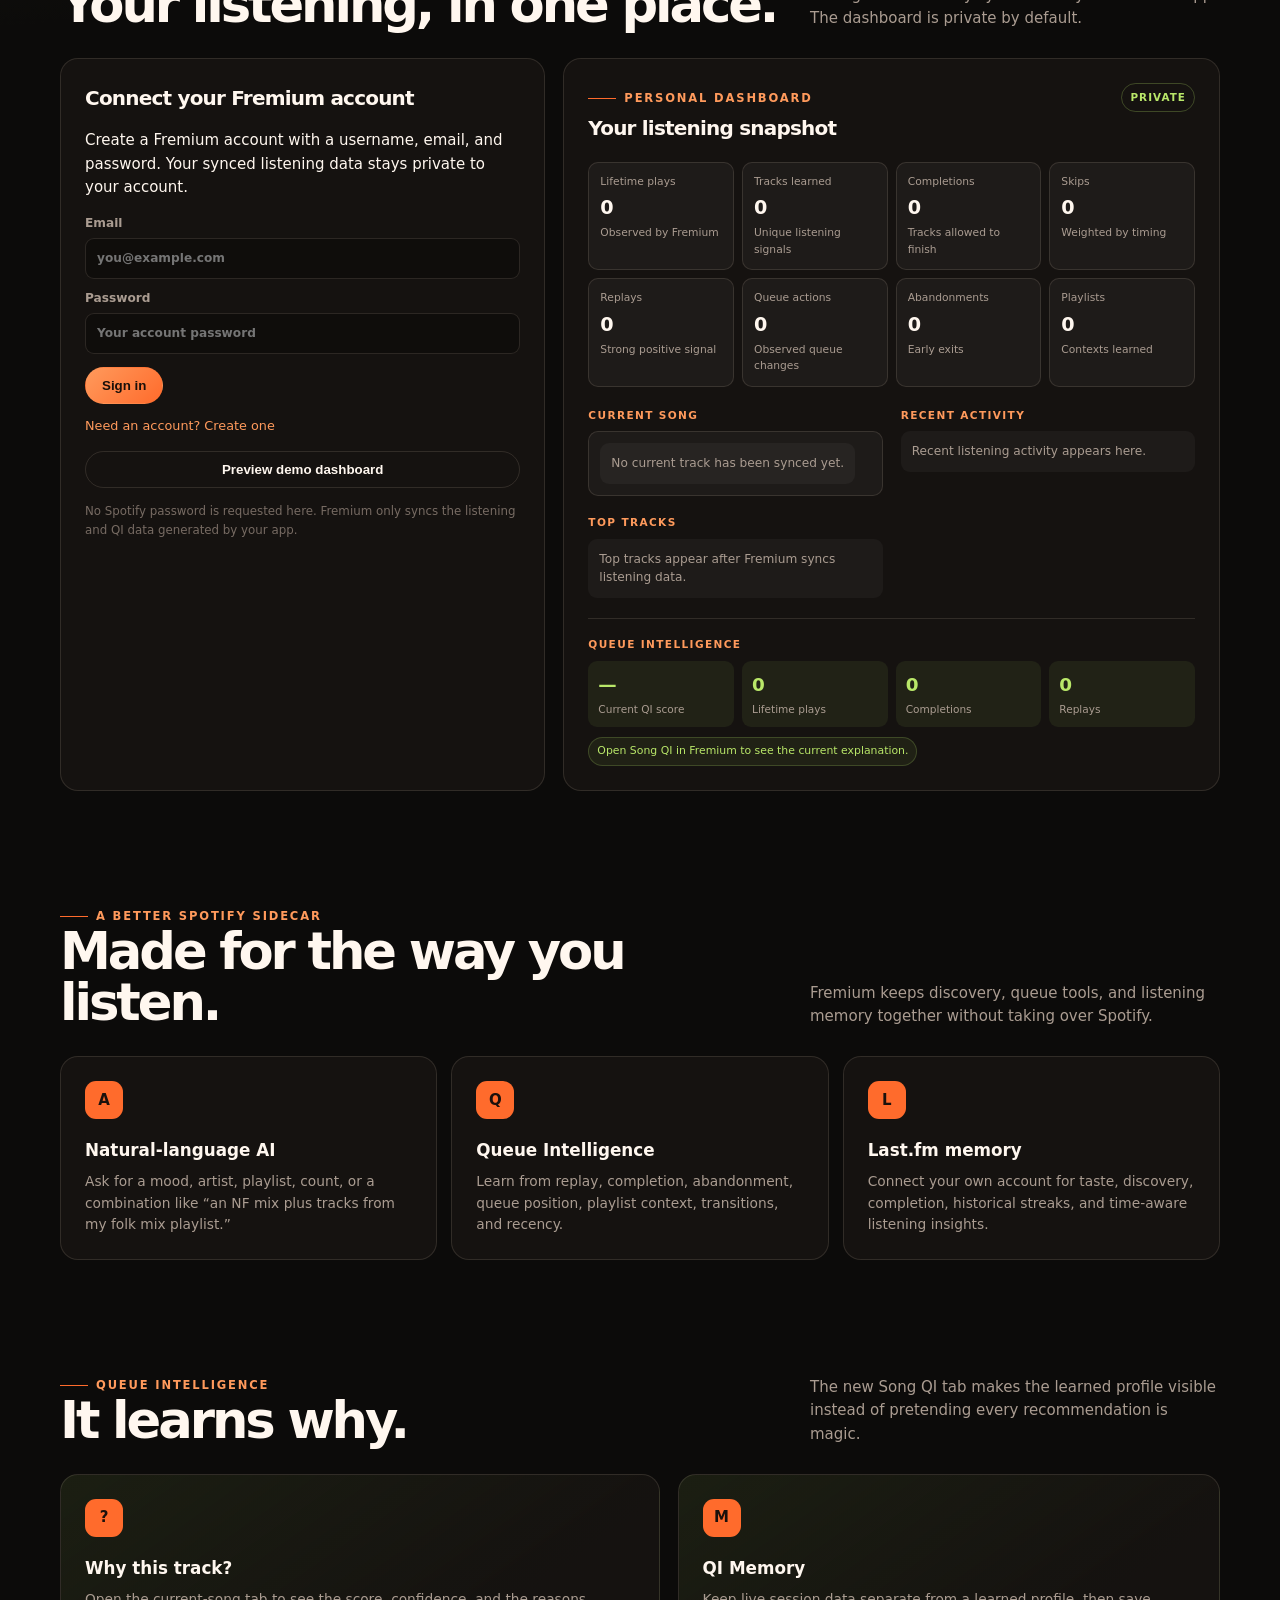
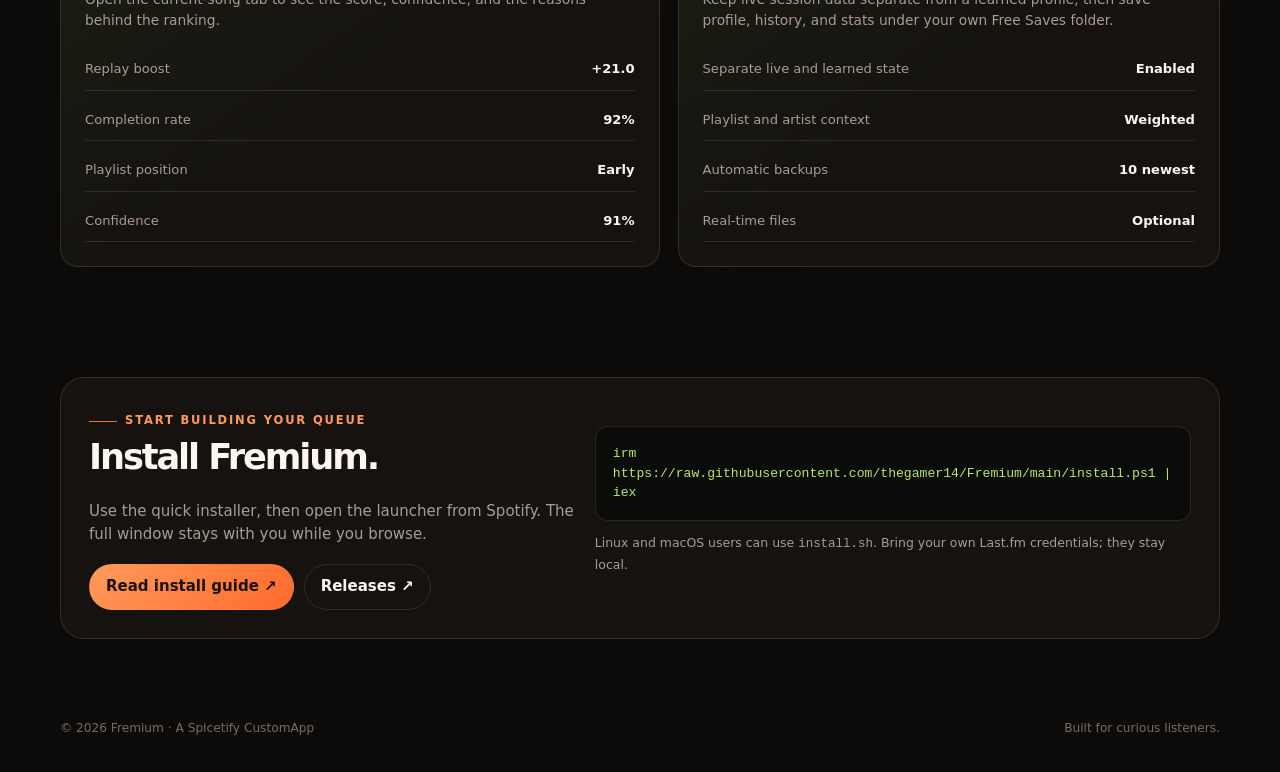
==== commit b178efed: "fix: show resend only during signup" ====
--- a/docs/index.html
+++ b/docs/index.html
@@ -269,7 +269,7 @@
               <label class="account-field">Password<input id="account-password" type="password" placeholder="Your account password" autocomplete="current-password" required></label>
               <div class="account-form-actions"><button class="button primary" id="account-submit" type="submit">Sign in</button></div>
             </form>
-            <button class="button secondary account-demo" id="account-resend" type="button">Resend verification email</button>
+            <button class="button secondary account-demo" id="account-resend" type="button" hidden>Resend verification email</button>
             <div class="account-switch"><button id="account-toggle" type="button">Need an account? Create one</button></div>
             <button class="button secondary account-demo" id="account-demo" type="button">Preview demo dashboard</button>
             <p class="account-note">No Spotify password is requested here. Fremium only syncs the listening and QI data generated by your app.</p>
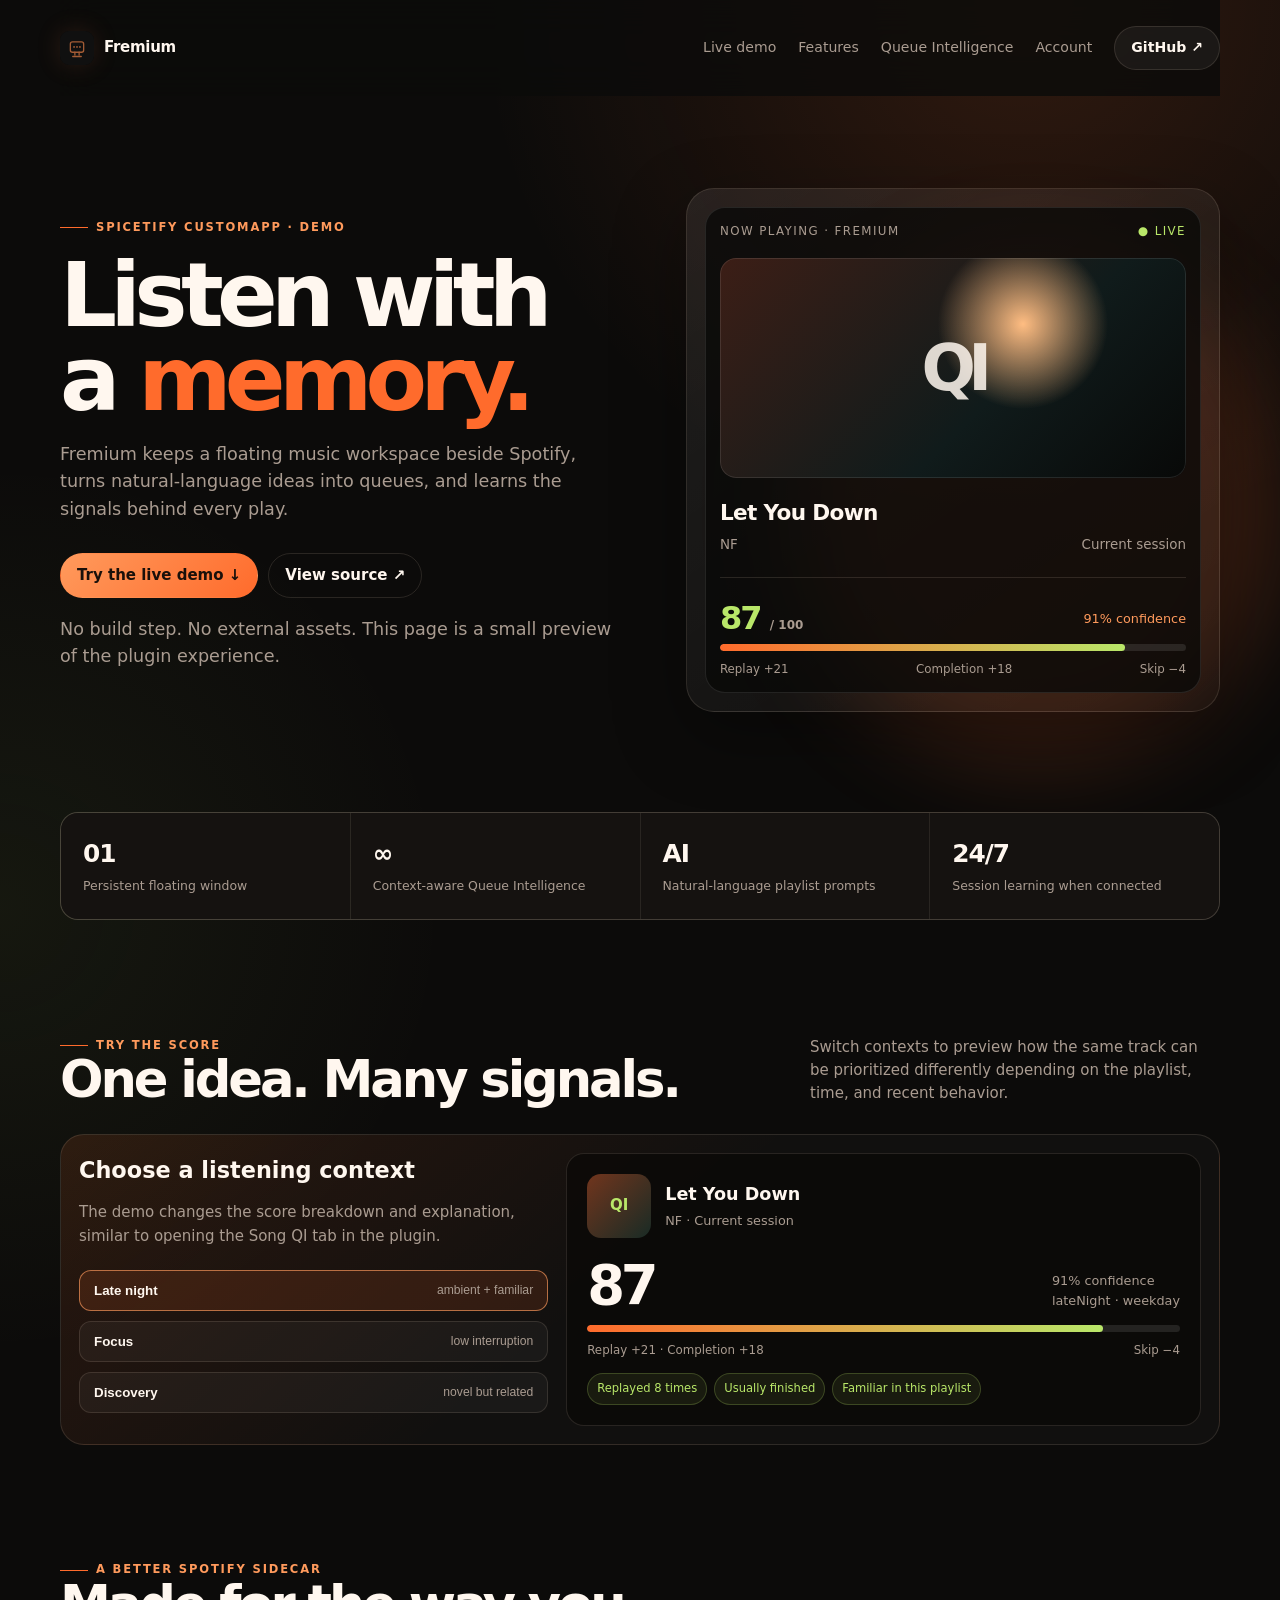
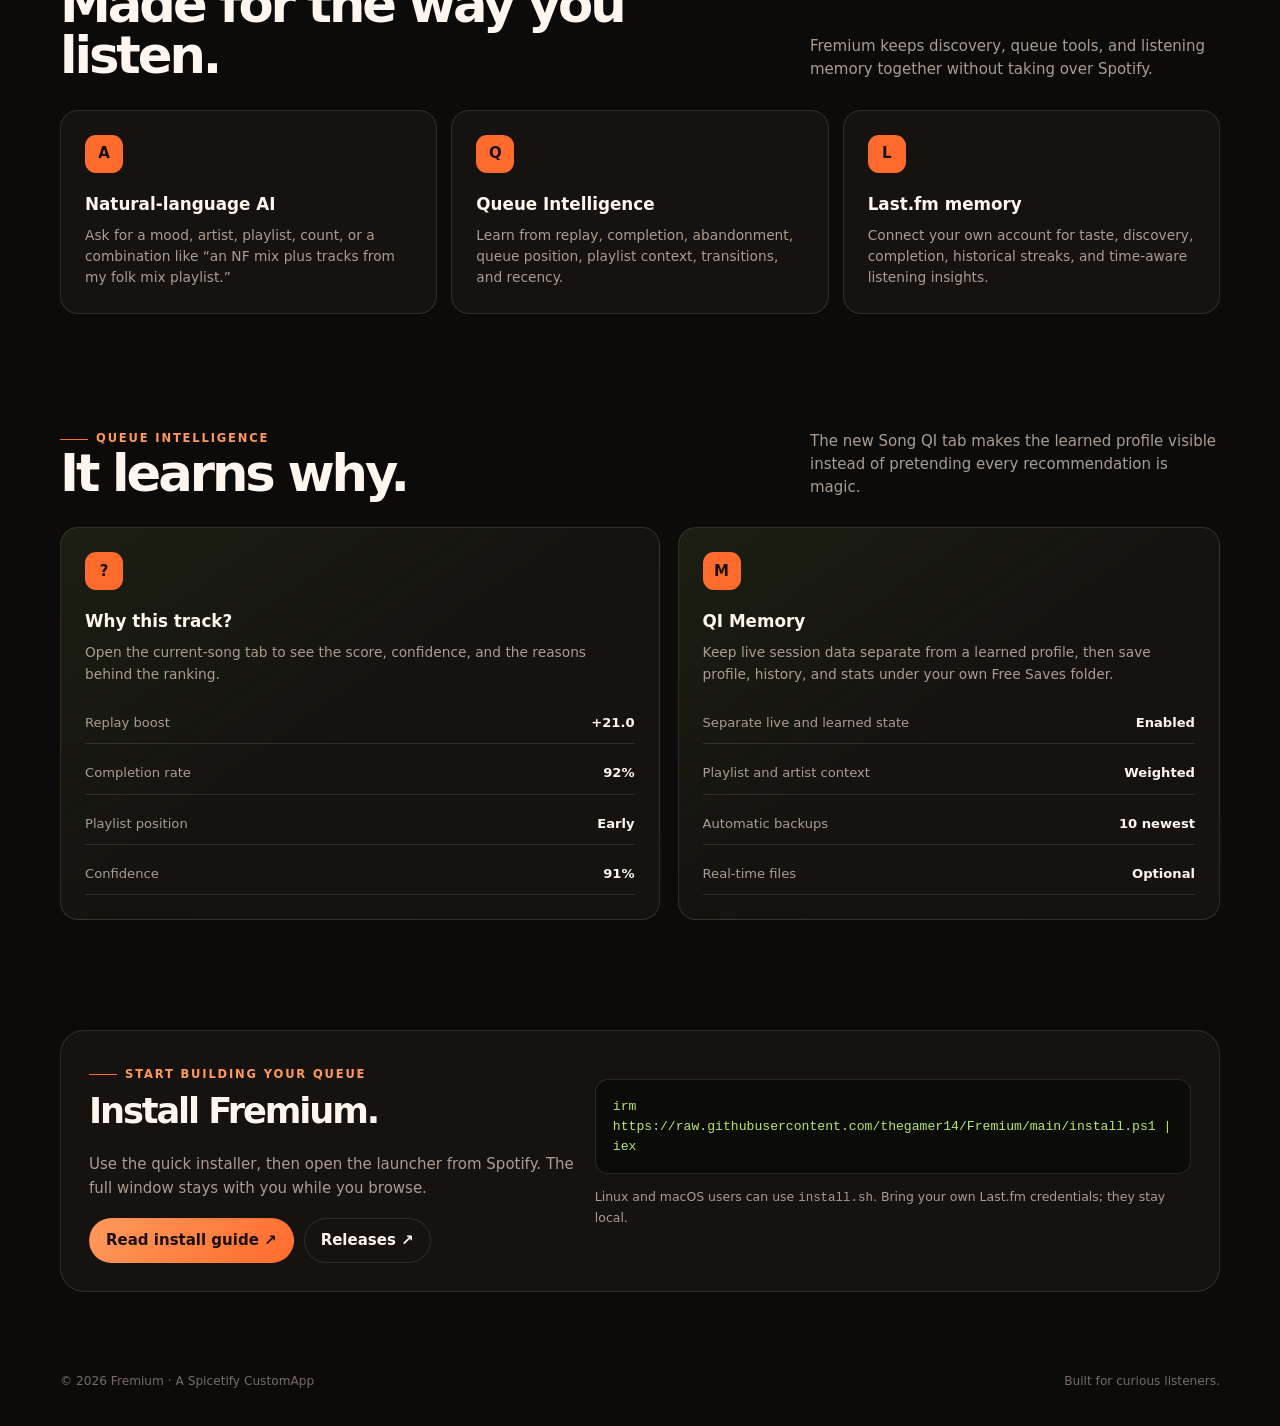
==== commit d923354f: "feat: separate website account page" ====
--- a/docs/index.html
+++ b/docs/index.html
@@ -193,7 +193,7 @@
       <a href="#demo">Live demo</a>
       <a href="#features">Features</a>
       <a href="#qi">Queue Intelligence</a>
-      <a href="#account">Account</a>
+      <a href="account.html">Account</a>
       <a class="nav-button" href="https://github.com/thegamer14/Fremium" target="_blank" rel="noreferrer">GitHub ↗</a>
     </nav>
   </header>
@@ -249,48 +249,6 @@
           <div class="bar"><span id="demo-bar" style="width:87%"></span></div>
           <div class="bar-line"><span id="demo-positive">Replay +21 · Completion +18</span><span id="demo-negative">Skip −4</span></div>
           <div class="reason-list" id="demo-reasons"><span class="reason">Replayed 8 times</span><span class="reason">Usually finished</span><span class="reason">Familiar in this playlist</span></div>
-        </div>
-      </div>
-    </section>
-
-    <section class="section shell" id="account">
-      <div class="section-heading">
-        <div><div class="eyebrow">Private account sync</div><h2>Your listening, in one place.</h2></div>
-        <p>Sign in to see the songs, signals, and Queue Intelligence summary synced from your Fremium app. The dashboard is private by default.</p>
-      </div>
-      <div class="account-layout">
-        <div class="account-card">
-          <div id="account-signed-out">
-            <h3>Connect your Fremium account</h3>
-            <p>Create a Fremium account with a username, email, and password. Your synced listening data stays private to your account.</p>
-            <form class="account-form" id="account-auth-form">
-              <label class="account-field" id="account-display-field" hidden>Username<input id="account-display-name" type="text" placeholder="Choose a username" autocomplete="username"></label>
-              <label class="account-field">Email<input id="account-email" type="email" placeholder="you@example.com" autocomplete="email" required></label>
-              <label class="account-field">Password<input id="account-password" type="password" placeholder="Your account password" autocomplete="current-password" required></label>
-              <div class="account-form-actions"><button class="button primary" id="account-submit" type="submit">Sign in</button></div>
-            </form>
-            <button class="button secondary account-demo" id="account-resend" type="button" hidden>Resend verification email</button>
-            <div class="account-switch"><button id="account-toggle" type="button">Need an account? Create one</button></div>
-            <button class="button secondary account-demo" id="account-demo" type="button">Preview demo dashboard</button>
-            <p class="account-note">No Spotify password is requested here. Fremium only syncs the listening and QI data generated by your app.</p>
-          </div>
-          <div id="account-signed-in" hidden>
-            <h3>Your private dashboard</h3>
-            <p>Refresh whenever you want the latest data from the Fremium app.</p>
-            <div class="account-user" id="account-user"></div>
-            <div class="account-dashboard-actions"><button class="button primary small" id="account-refresh" type="button">Refresh stats</button><button class="button secondary small" id="account-signout" type="button">Sign out</button></div>
-          </div>
-          <div class="account-message" id="account-message" role="status" aria-live="polite" hidden></div>
-        </div>
-        <div class="account-card account-dashboard">
-          <div class="account-demo-banner" id="account-demo-banner" hidden>Demo data · not connected to an account</div>
-          <div class="account-dashboard-head"><div><div class="eyebrow">Personal dashboard</div><h3 id="account-dashboard-title">Connect to see your stats</h3></div><span class="account-live">PRIVATE</span></div>
-          <div class="account-stats" id="account-stats"></div>
-          <div class="account-content">
-            <div><div class="account-section-label">Current song</div><div class="account-current" id="account-current"></div><div class="account-section-label" style="margin-top:18px">Top tracks</div><div class="account-list" id="account-top"></div></div>
-            <div><div class="account-section-label">Recent activity</div><div class="account-list" id="account-recent"></div></div>
-          </div>
-          <div class="account-qi" id="account-qi"></div>
         </div>
       </div>
     </section>
@@ -348,8 +306,6 @@
 
   <footer class="shell"><span>© <span id="year"></span> Fremium · A Spicetify CustomApp</span><span>Built for curious listeners.</span></footer>
 
-  <script src="account-config.js"></script>
-  <script src="account.js"></script>
   <script>
     const scenes = {
       night: { title: "Let You Down", artist: "NF · late-night focus", cover: "QI", score: 87, confidence: 91, context: "lateNight · weekday", positive: "Replay +21 · Completion +18", negative: "Skip −4", reasons: ["Replayed 8 times", "Usually finished", "Familiar in this playlist"] },
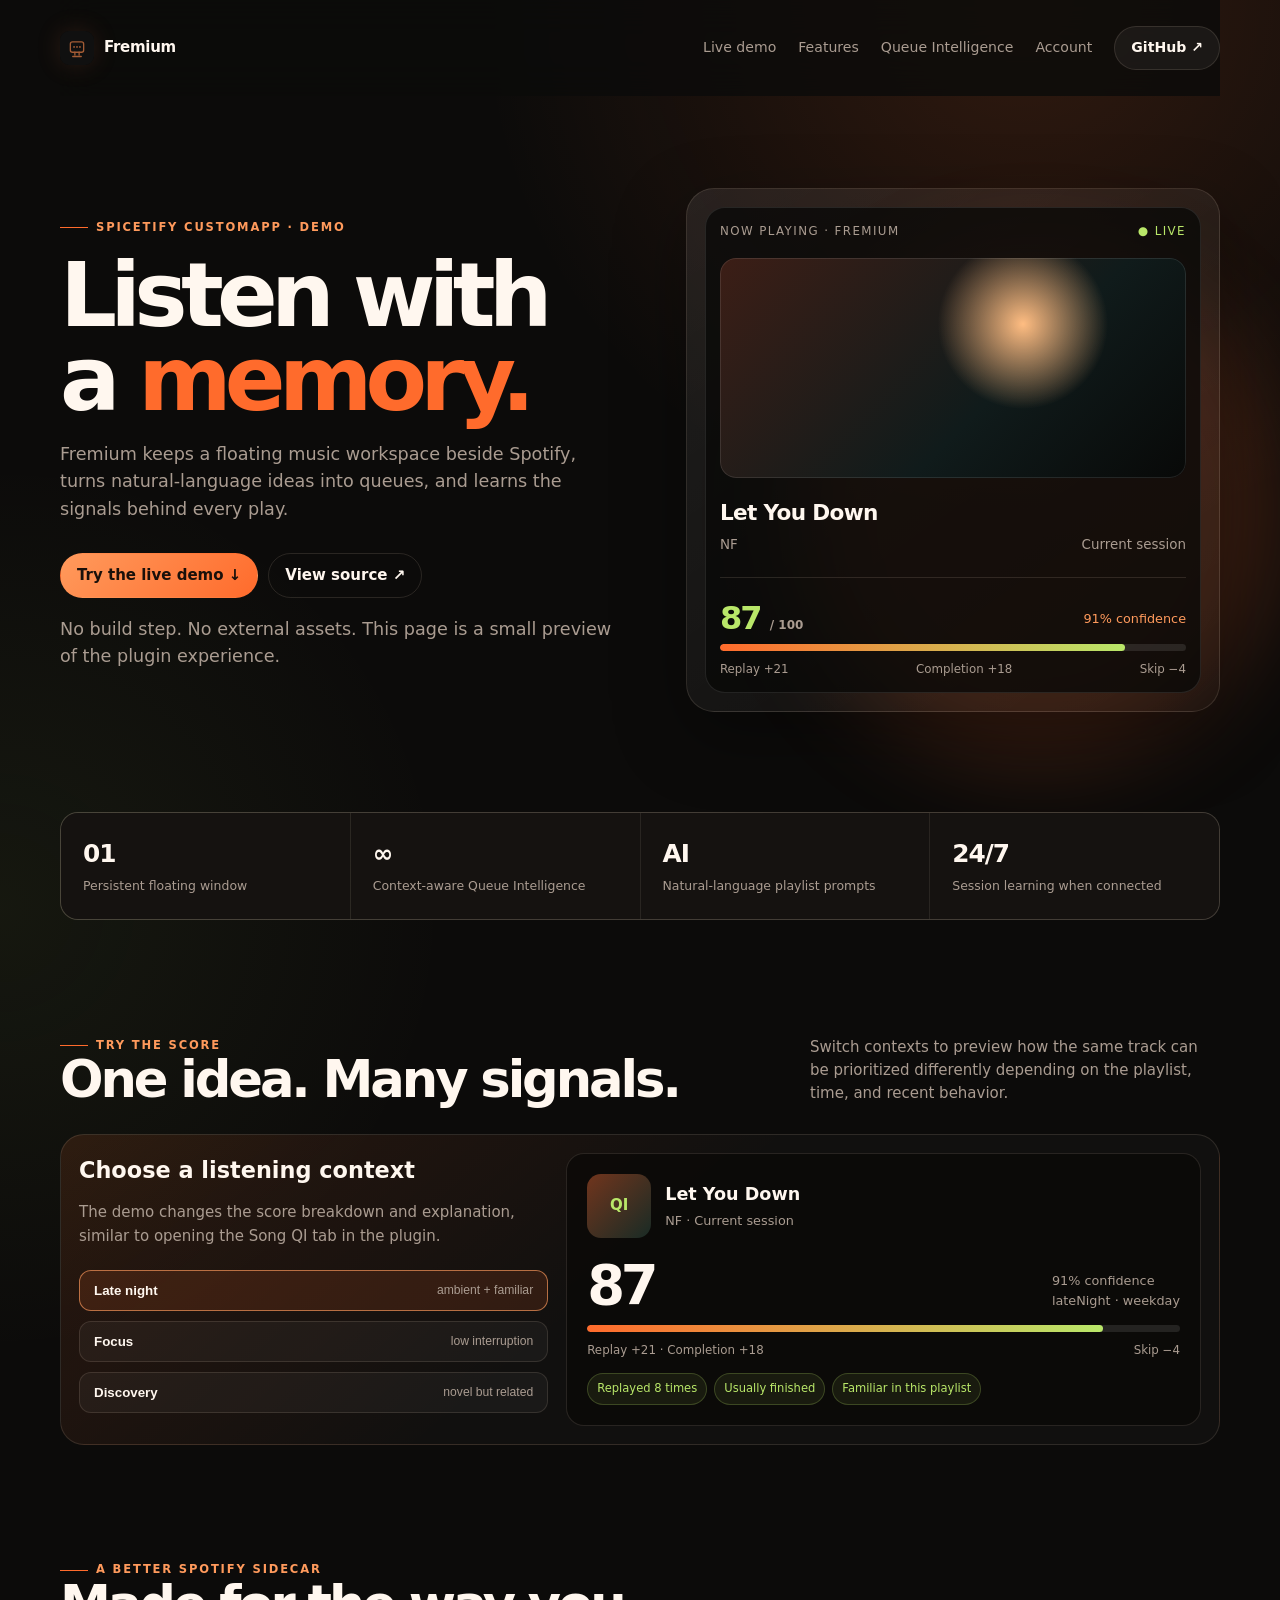
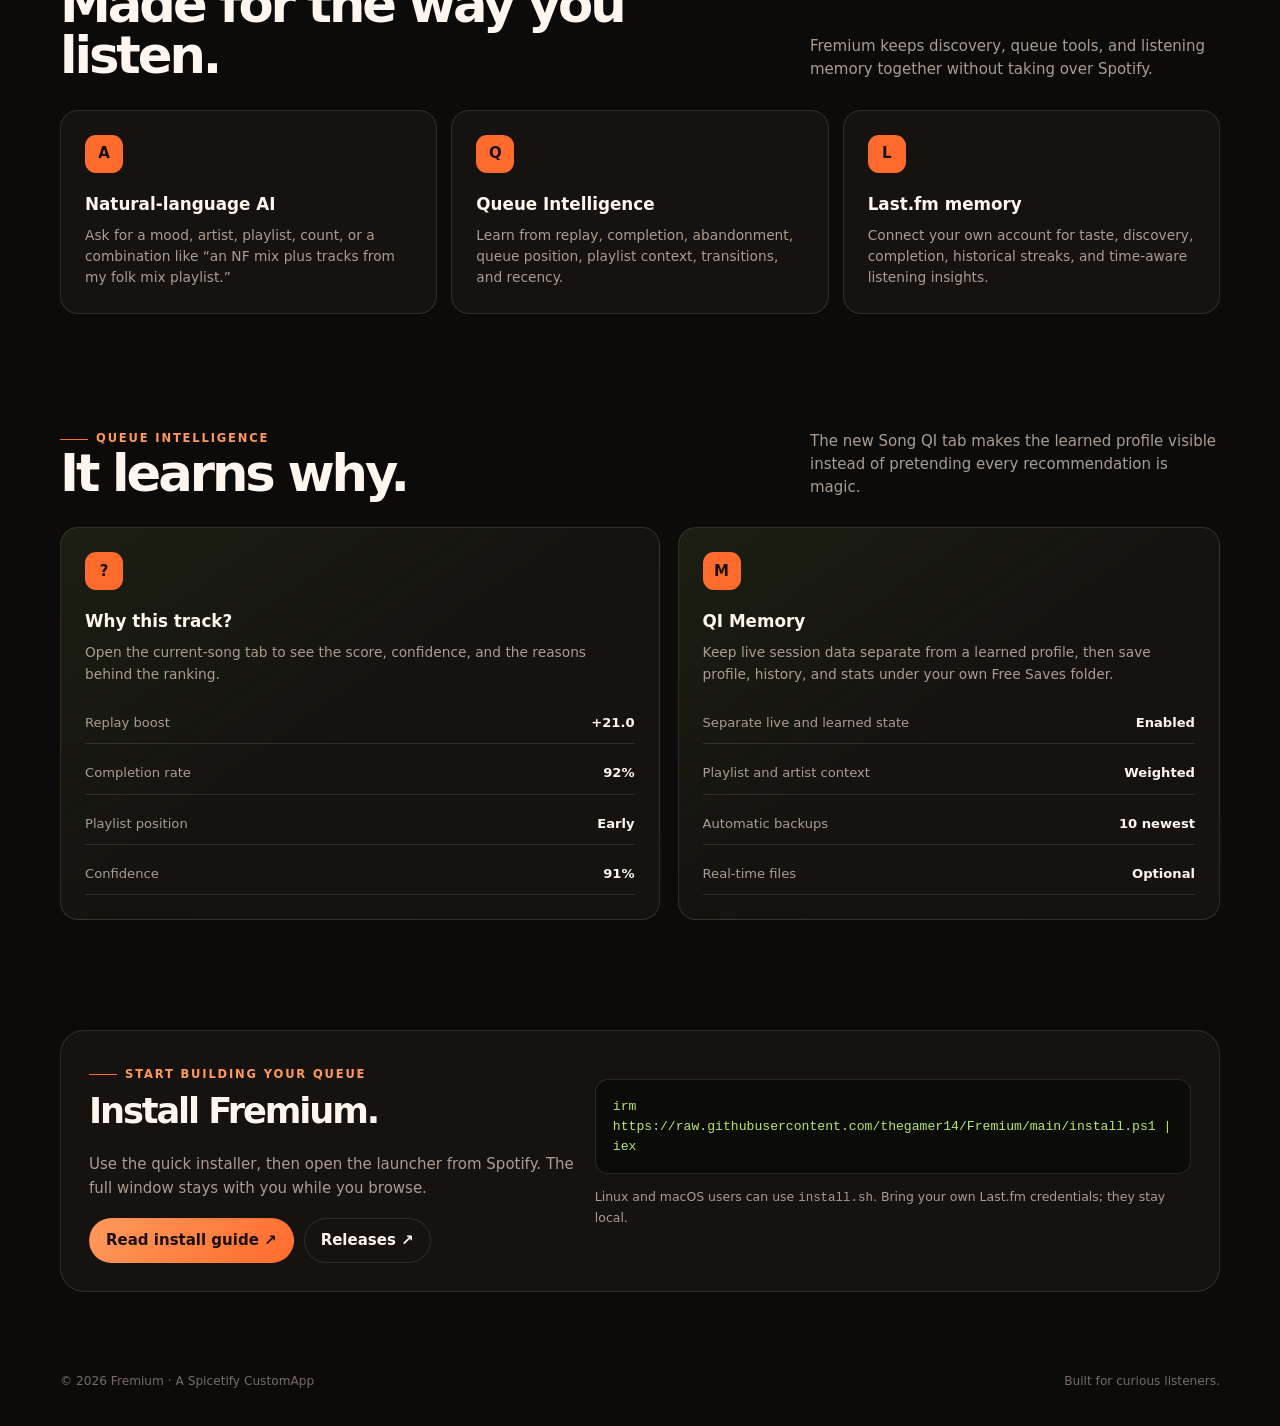
==== commit 2fd43ff6: "feat: use song artwork in website demo" ====
--- a/docs/index.html
+++ b/docs/index.html
@@ -55,7 +55,8 @@
     .player-top, .player-meta, .score-line, .bar-line, .install-top { display: flex; align-items: center; justify-content: space-between; gap: 12px; }
     .player-top { color: var(--muted); font-size: .74rem; text-transform: uppercase; letter-spacing: .12em; }
     .live { color: var(--green); }
-    .album-art { display: grid; place-items: center; height: 220px; margin: 18px 0; border-radius: 16px; background: radial-gradient(circle at 65% 30%, #ffbd82, transparent 25%), linear-gradient(135deg, #3c1e16, #101b1b 60%, #080908); font-size: 4rem; font-weight: 900; letter-spacing: -.12em; color: rgba(255,247,239,.86); box-shadow: inset 0 0 0 1px rgba(255,255,255,.1); }
+    .album-art { display: grid; place-items: center; height: 220px; margin: 18px 0; overflow: hidden; border-radius: 16px; background: radial-gradient(circle at 65% 30%, #ffbd82, transparent 25%), linear-gradient(135deg, #3c1e16, #101b1b 60%, #080908); font-size: 4rem; font-weight: 900; letter-spacing: -.12em; color: rgba(255,247,239,.86); box-shadow: inset 0 0 0 1px rgba(255,255,255,.1); }
+    .album-art img { display: block; width: 100%; height: 100%; object-fit: cover; }
     .player h3 { margin: 0; font-size: 1.35rem; letter-spacing: -.03em; }
     .player-meta { margin-top: 5px; color: var(--muted); font-size: .84rem; }
     .score-line { margin-top: 22px; padding-top: 16px; border-top: 1px solid var(--line); }
@@ -213,7 +214,7 @@
       <div class="hero-art" aria-label="Fremium player preview">
         <div class="player">
           <div class="player-top"><span>Now playing · Fremium</span><span class="live">● LIVE</span></div>
-          <div class="album-art">QI</div>
+          <div class="album-art"><img src="https://is1-ssl.mzstatic.com/image/thumb/Music126/v4/6e/96/04/6e9604a8-3270-f86e-0c47-0127141545c3/17UM1IM17084.rgb.jpg/600x600bb.jpg" alt="Perception album cover" onerror="this.remove(); this.parentElement.textContent='QI';"></div>
           <h3>Let You Down</h3>
           <div class="player-meta"><span>NF</span><span>Current session</span></div>
           <div class="score-line"><div class="score">87 <small>/ 100</small></div><div class="confidence">91% confidence</div></div>
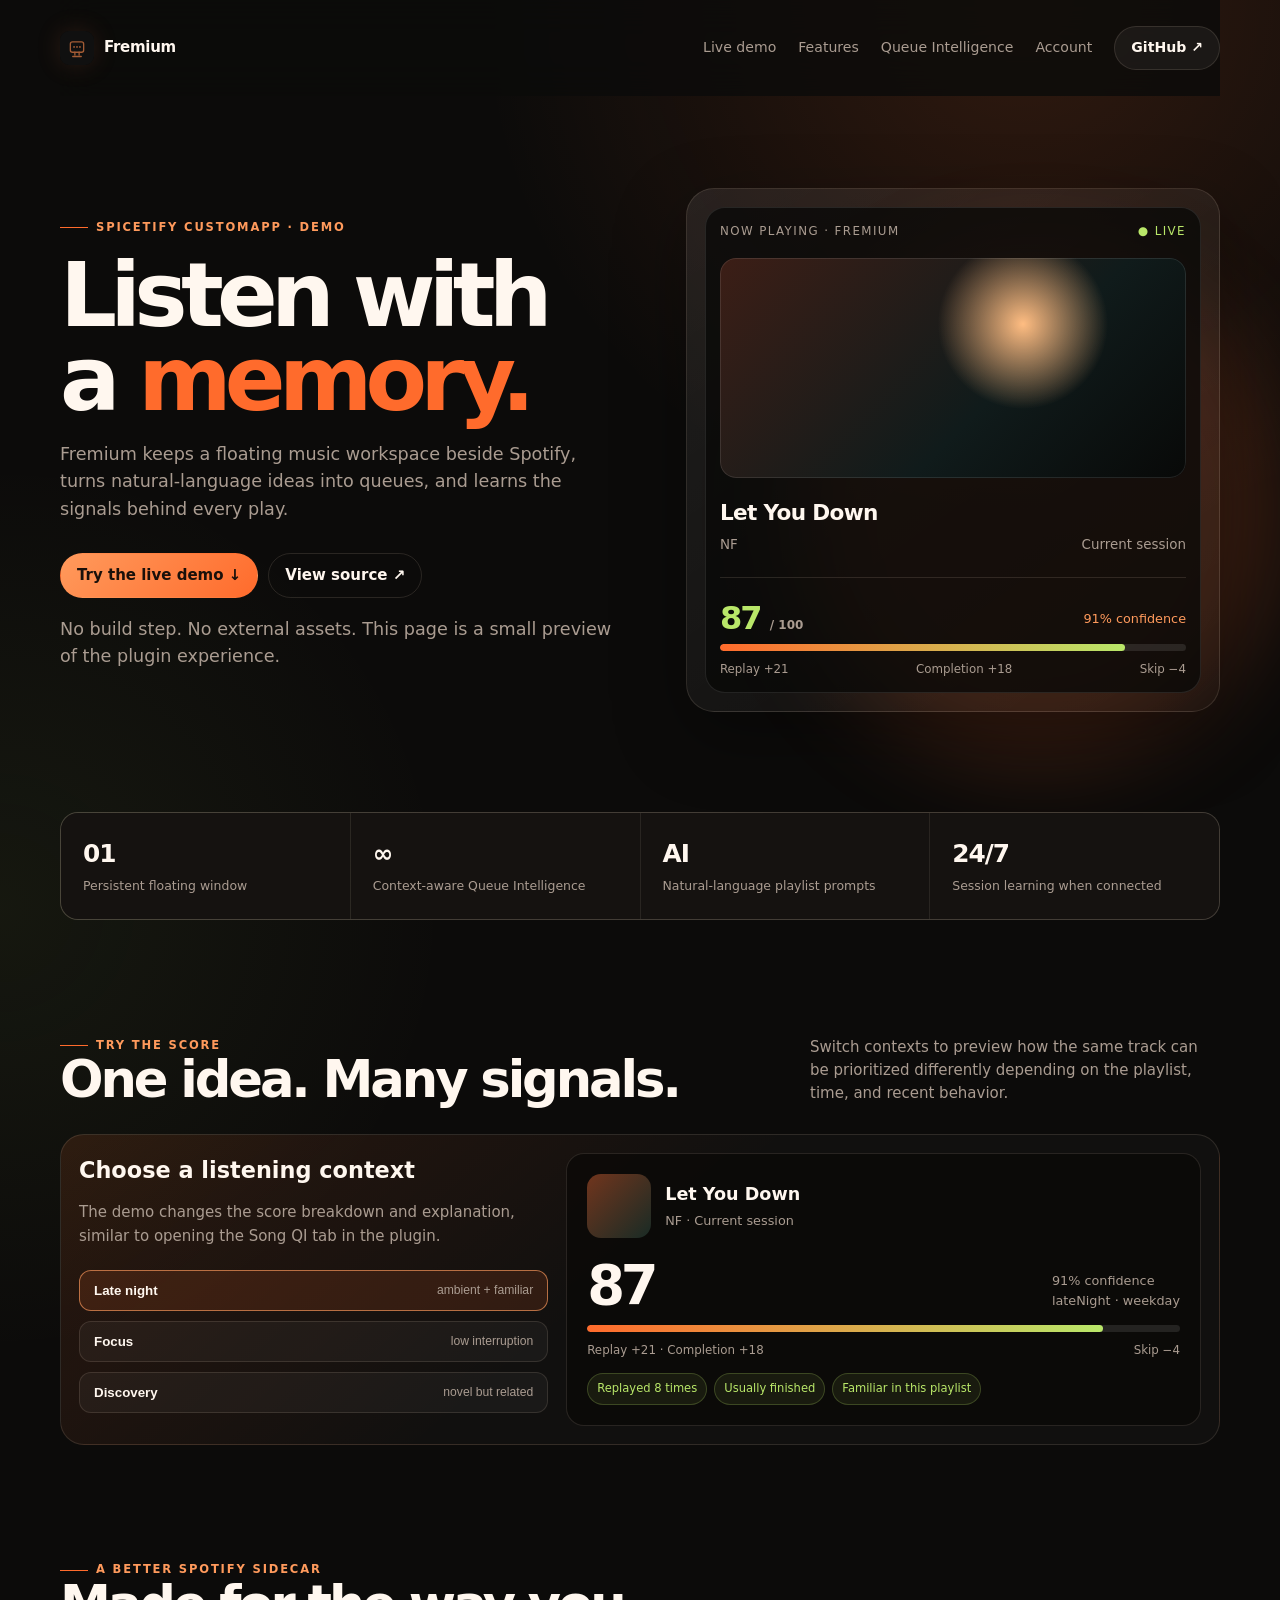
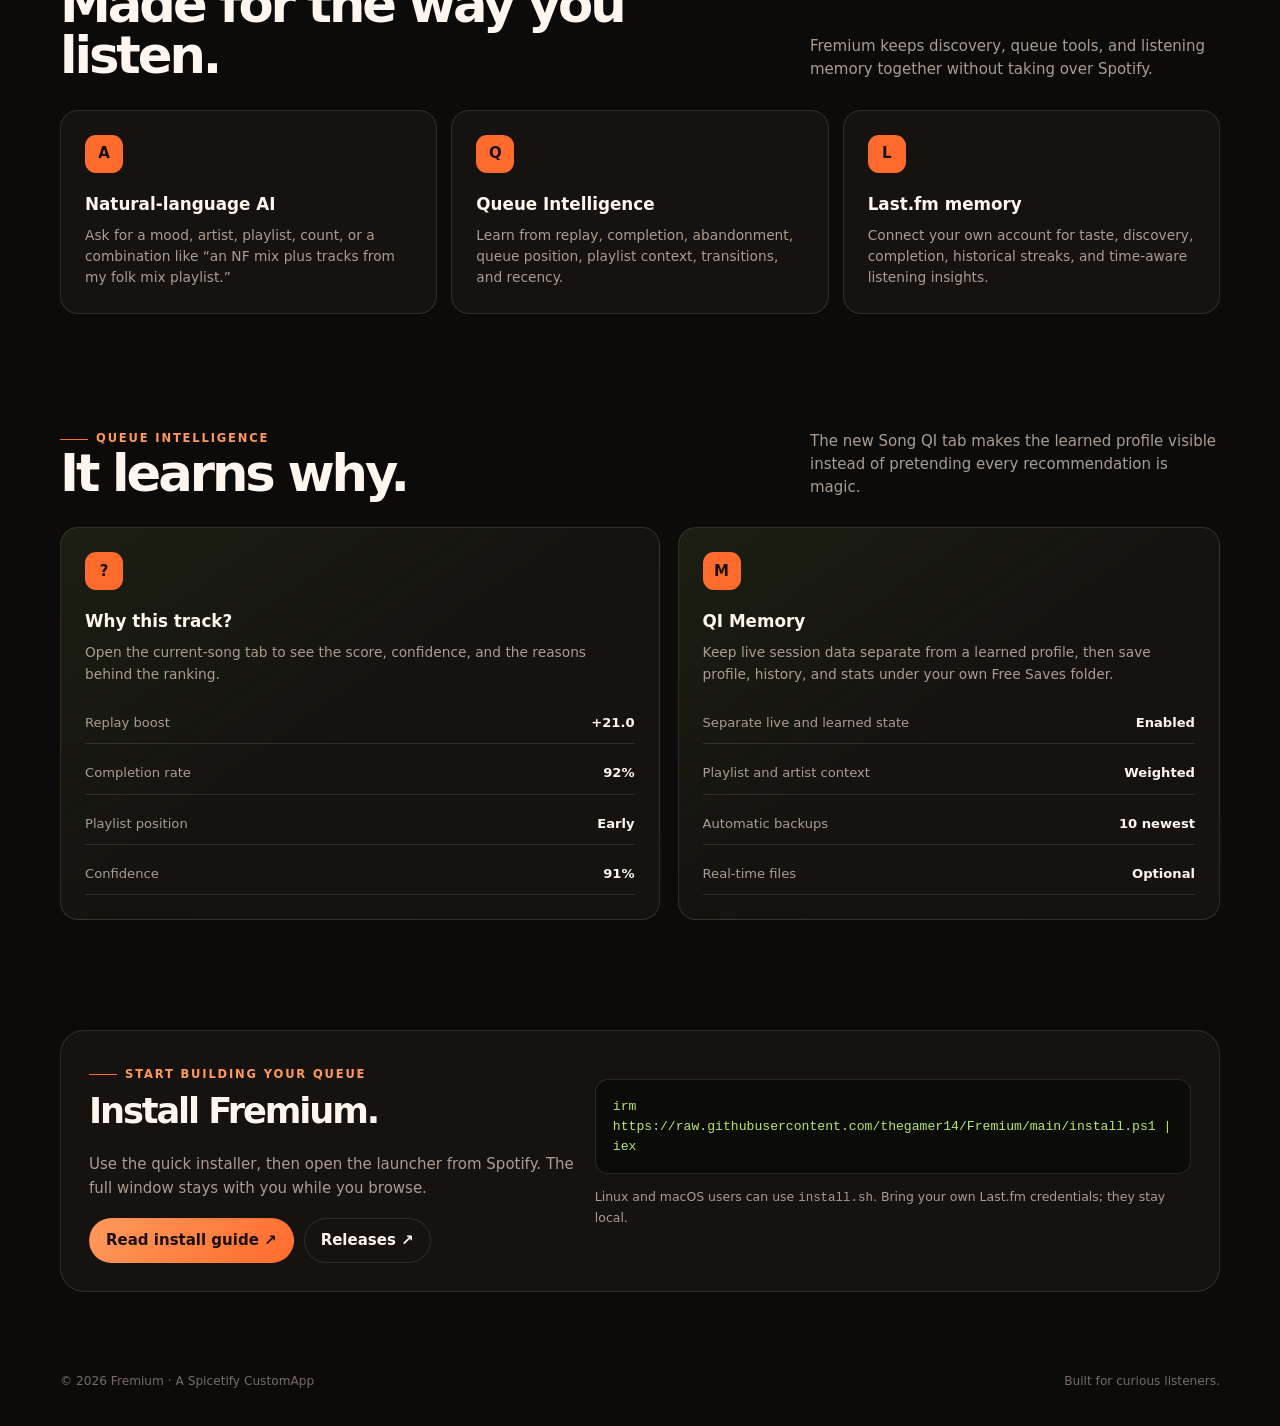
==== commit 90518602: "feat: add album artwork to account dashboard" ====
--- a/docs/index.html
+++ b/docs/index.html
@@ -83,7 +83,8 @@
     .scene span { color: var(--muted); font-size: .76rem; }
     .demo-card { padding: 20px; border: 1px solid var(--line); border-radius: 18px; background: rgba(9,8,7,.68); }
     .demo-track { display: flex; align-items: center; gap: 14px; }
-    .cover { display: grid; place-items: center; width: 64px; height: 64px; border-radius: 14px; background: linear-gradient(135deg, #71351d, #192b25); color: var(--green); font-weight: 900; }
+    .cover { display: grid; place-items: center; width: 64px; height: 64px; overflow: hidden; border-radius: 14px; background: linear-gradient(135deg, #71351d, #192b25); color: var(--green); font-weight: 900; }
+    .cover img { display: block; width: 100%; height: 100%; object-fit: cover; }
     .demo-track h3 { margin: 0; font-size: 1.1rem; }
     .demo-track p { margin: 3px 0 0; color: var(--muted); font-size: .8rem; }
     .demo-score { display: flex; align-items: end; justify-content: space-between; gap: 16px; margin: 24px 0 14px; }
@@ -245,7 +246,7 @@
           <button class="scene" data-scene="discovery"><strong>Discovery</strong><span>novel but related</span></button>
         </div>
         <div class="demo-card">
-          <div class="demo-track"><div class="cover" id="demo-cover">QI</div><div><h3 id="demo-title">Let You Down</h3><p id="demo-artist">NF · Current session</p></div></div>
+          <div class="demo-track"><div class="cover" id="demo-cover"><img src="https://is1-ssl.mzstatic.com/image/thumb/Music126/v4/6e/96/04/6e9604a8-3270-f86e-0c47-0127141545c3/17UM1IM17084.rgb.jpg/600x600bb.jpg" alt="Perception album cover" onerror="this.remove(); this.parentElement.textContent='QI';"></div><div><h3 id="demo-title">Let You Down</h3><p id="demo-artist">NF · Current session</p></div></div>
           <div class="demo-score"><strong id="demo-score">87</strong><span id="demo-confidence">91% confidence<br><span id="demo-context">lateNight · weekday</span></span></div>
           <div class="bar"><span id="demo-bar" style="width:87%"></span></div>
           <div class="bar-line"><span id="demo-positive">Replay +21 · Completion +18</span><span id="demo-negative">Skip −4</span></div>
@@ -309,16 +310,16 @@
 
   <script>
     const scenes = {
-      night: { title: "Let You Down", artist: "NF · late-night focus", cover: "QI", score: 87, confidence: 91, context: "lateNight · weekday", positive: "Replay +21 · Completion +18", negative: "Skip −4", reasons: ["Replayed 8 times", "Usually finished", "Familiar in this playlist"] },
-      focus: { title: "The Search", artist: "NF · deep focus", cover: "NF", score: 78, confidence: 84, context: "afternoon · weekday", positive: "Completion +17 · Position +9", negative: "Recently played −3", reasons: ["Strong completion history", "Usually chosen early", "No recent skips"] },
-      discovery: { title: "Clouded", artist: "NF · discovery branch", cover: "CL", score: 64, confidence: 57, context: "evening · weekend", positive: "Flow +8 · Artist +6", negative: "New track −2", reasons: ["New neighboring track", "Related artist signal", "Still learning your fit"] }
+      night: { title: "Let You Down", artist: "NF · late-night focus", cover: "QI", art: "https://is1-ssl.mzstatic.com/image/thumb/Music126/v4/6e/96/04/6e9604a8-3270-f86e-0c47-0127141545c3/17UM1IM17084.rgb.jpg/600x600bb.jpg", score: 87, confidence: 91, context: "lateNight · weekday", positive: "Replay +21 · Completion +18", negative: "Skip −4", reasons: ["Replayed 8 times", "Usually finished", "Familiar in this playlist"] },
+      focus: { title: "The Search", artist: "NF · deep focus", cover: "NF", art: "https://is1-ssl.mzstatic.com/image/thumb/Music115/v4/3e/fe/fa/3efefa81-fa46-8124-46b1-1b340baff0e9/19UMGIM46307.rgb.jpg/600x600bb.jpg", score: 78, confidence: 84, context: "afternoon · weekday", positive: "Completion +17 · Position +9", negative: "Recently played −3", reasons: ["Strong completion history", "Usually chosen early", "No recent skips"] },
+      discovery: { title: "Clouded", artist: "NF · discovery branch", cover: "CL", art: "https://is1-ssl.mzstatic.com/image/thumb/Music115/v4/c2/38/87/c23887b2-b0db-6962-61ac-203f801c5fa3/21UMGIM08880.rgb.jpg/600x600bb.jpg", score: 64, confidence: 57, context: "evening · weekend", positive: "Flow +8 · Artist +6", negative: "New track −2", reasons: ["New neighboring track", "Related artist signal", "Still learning your fit"] }
     };
     const setScene = name => {
       const scene = scenes[name];
       document.querySelectorAll(".scene").forEach(button => button.classList.toggle("active", button.dataset.scene === name));
       document.getElementById("demo-title").textContent = scene.title;
       document.getElementById("demo-artist").textContent = scene.artist;
-      document.getElementById("demo-cover").textContent = scene.cover;
+      document.getElementById("demo-cover").innerHTML = `<img src="${scene.art}" alt="${scene.title} album cover" onerror="this.remove(); this.parentElement.textContent='${scene.cover}';">`;
       document.getElementById("demo-score").textContent = scene.score;
       document.getElementById("demo-confidence").innerHTML = scene.confidence + "% confidence<br><span>" + scene.context + "</span>";
       document.getElementById("demo-bar").style.width = scene.score + "%";
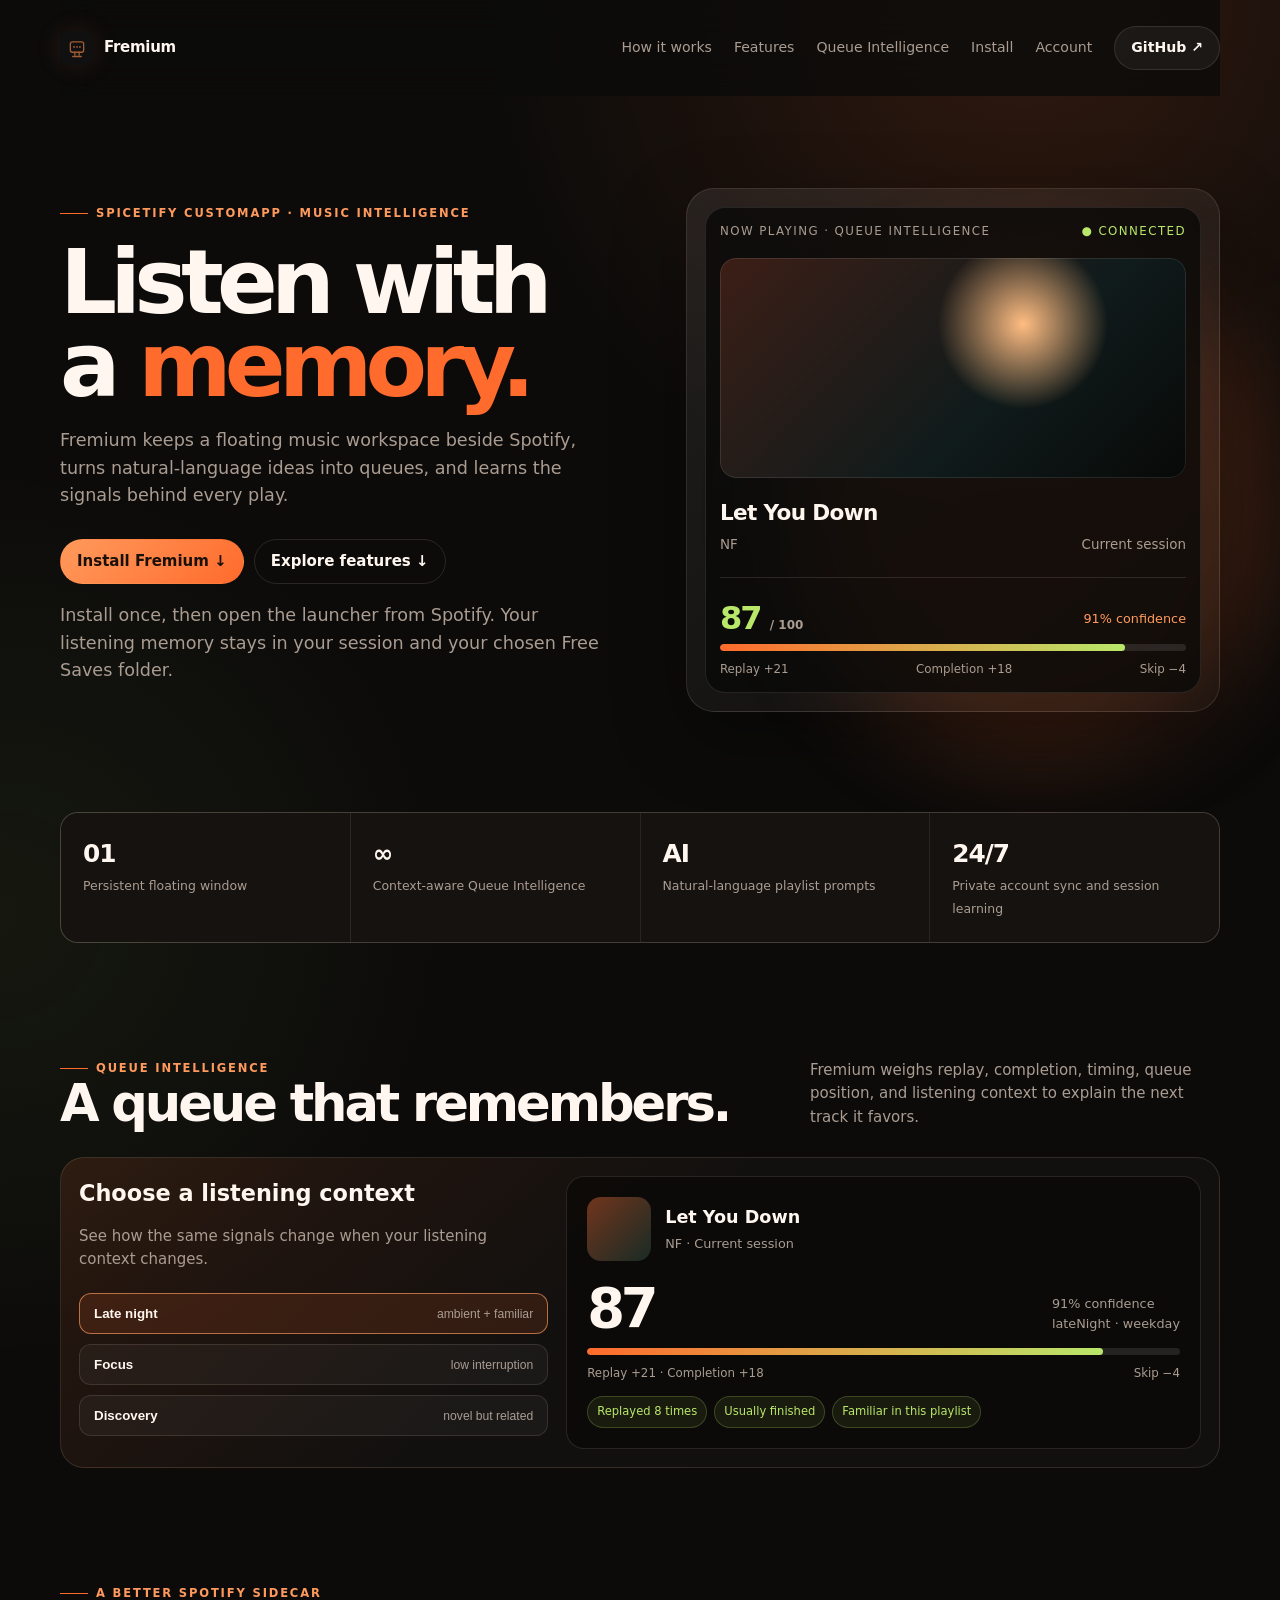
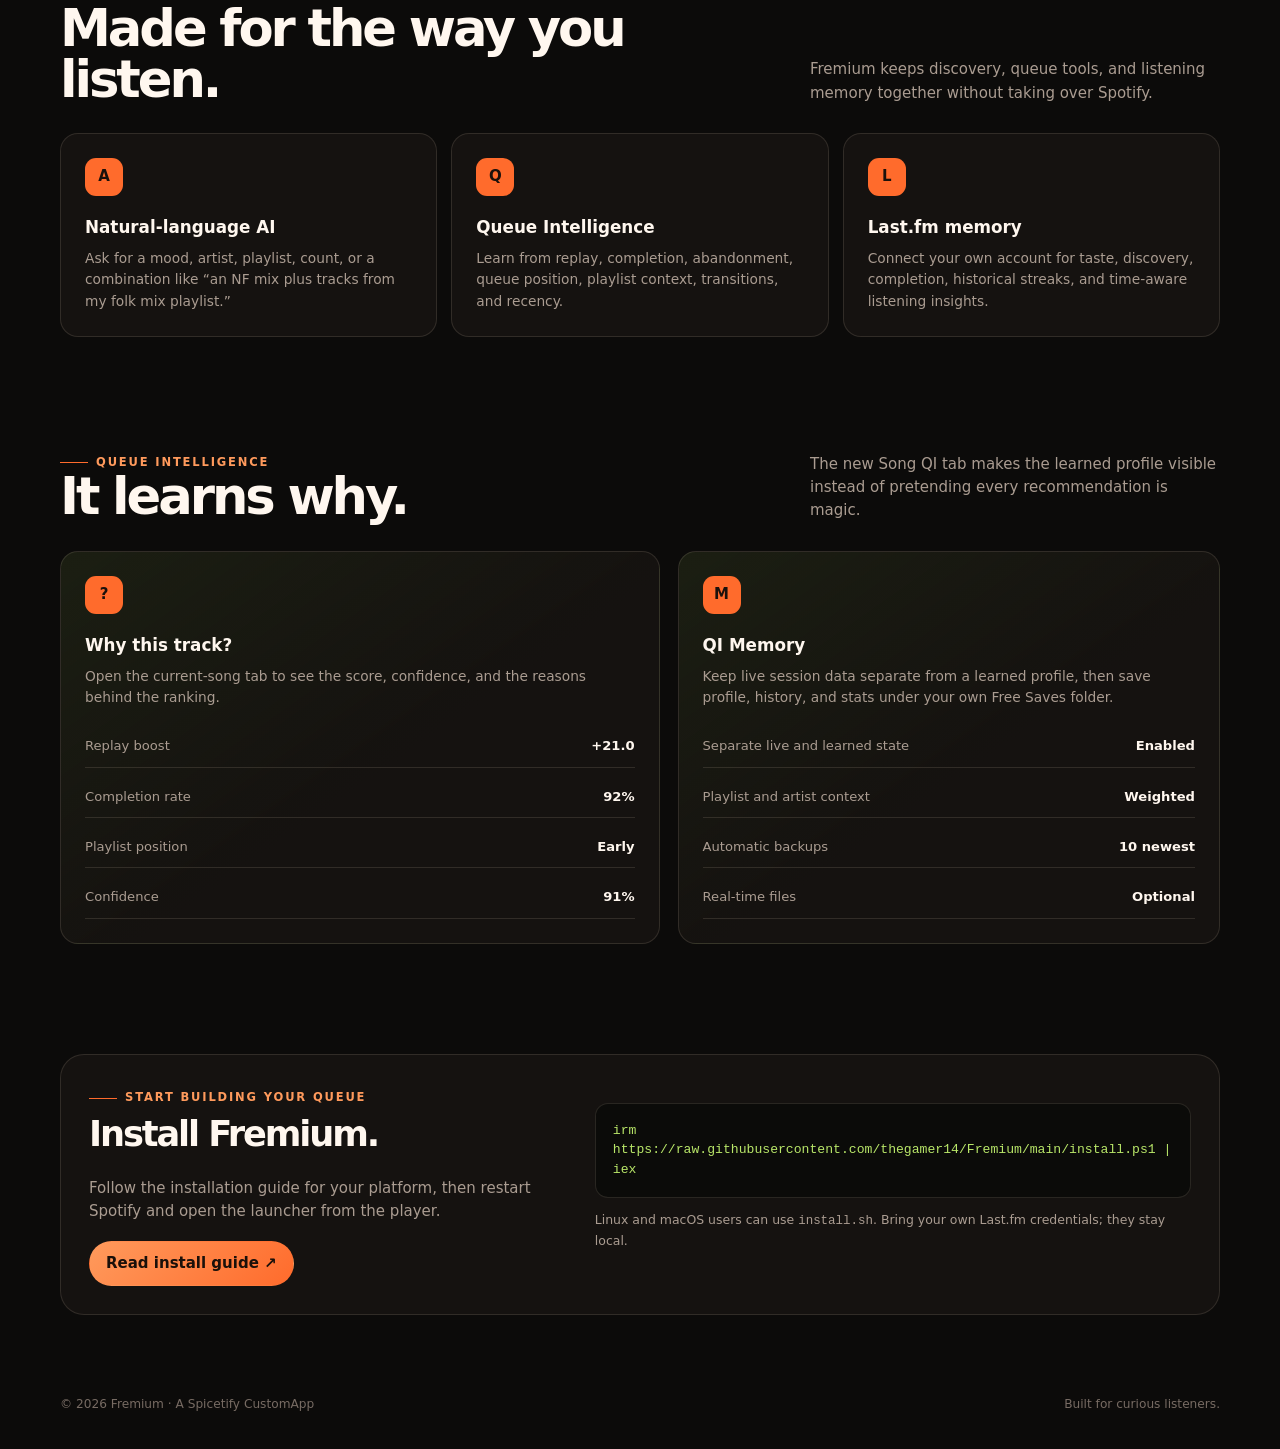
==== commit 68003799: "feat: add production install guide" ====
--- a/docs/index.html
+++ b/docs/index.html
@@ -74,22 +74,22 @@
     .section-heading { display: flex; align-items: end; justify-content: space-between; gap: 20px; margin-bottom: 28px; }
     .section-heading h2 { margin: 0; font-size: clamp(2rem, 4vw, 3.3rem); line-height: 1; letter-spacing: -.06em; }
     .section-heading p { max-width: 410px; margin: 0; color: var(--muted); }
-    .demo { display: grid; grid-template-columns: .85fr 1.15fr; gap: 18px; padding: 18px; border: 1px solid var(--line); border-radius: 24px; background: linear-gradient(140deg, rgba(255,107,44,.12), rgba(255,255,255,.025) 48%); }
-    .demo-controls { display: flex; flex-direction: column; gap: 10px; }
-    .demo-controls h3 { margin: 0 0 4px; font-size: 1.4rem; }
-    .demo-controls p { margin: 0 0 12px; color: var(--muted); }
+    .intelligence { display: grid; grid-template-columns: .85fr 1.15fr; gap: 18px; padding: 18px; border: 1px solid var(--line); border-radius: 24px; background: linear-gradient(140deg, rgba(255,107,44,.12), rgba(255,255,255,.025) 48%); }
+    .intelligence-controls { display: flex; flex-direction: column; gap: 10px; }
+    .intelligence-controls h3 { margin: 0 0 4px; font-size: 1.4rem; }
+    .intelligence-controls p { margin: 0 0 12px; color: var(--muted); }
     .scene { display: flex; align-items: center; justify-content: space-between; width: 100%; padding: 12px 14px; border: 1px solid var(--line); border-radius: 12px; color: var(--text); background: rgba(255,255,255,.04); text-align: left; cursor: pointer; }
     .scene:hover, .scene.active { border-color: rgba(255, 155, 95, .65); background: rgba(255, 107, 44, .13); }
     .scene span { color: var(--muted); font-size: .76rem; }
-    .demo-card { padding: 20px; border: 1px solid var(--line); border-radius: 18px; background: rgba(9,8,7,.68); }
-    .demo-track { display: flex; align-items: center; gap: 14px; }
+    .intelligence-card { padding: 20px; border: 1px solid var(--line); border-radius: 18px; background: rgba(9,8,7,.68); }
+    .intelligence-track { display: flex; align-items: center; gap: 14px; }
     .cover { display: grid; place-items: center; width: 64px; height: 64px; overflow: hidden; border-radius: 14px; background: linear-gradient(135deg, #71351d, #192b25); color: var(--green); font-weight: 900; }
     .cover img { display: block; width: 100%; height: 100%; object-fit: cover; }
-    .demo-track h3 { margin: 0; font-size: 1.1rem; }
-    .demo-track p { margin: 3px 0 0; color: var(--muted); font-size: .8rem; }
-    .demo-score { display: flex; align-items: end; justify-content: space-between; gap: 16px; margin: 24px 0 14px; }
-    .demo-score strong { font-size: 3.4rem; line-height: .9; letter-spacing: -.08em; }
-    .demo-score span { color: var(--muted); font-size: .8rem; }
+    .intelligence-track h3 { margin: 0; font-size: 1.1rem; }
+    .intelligence-track p { margin: 3px 0 0; color: var(--muted); font-size: .8rem; }
+    .intelligence-score { display: flex; align-items: end; justify-content: space-between; gap: 16px; margin: 24px 0 14px; }
+    .intelligence-score strong { font-size: 3.4rem; line-height: .9; letter-spacing: -.08em; }
+    .intelligence-score span { color: var(--muted); font-size: .8rem; }
     .reason-list { display: flex; flex-wrap: wrap; gap: 7px; margin-top: 14px; }
     .reason { padding: 6px 9px; border: 1px solid rgba(185,231,105,.22); border-radius: 999px; color: var(--green); background: rgba(185,231,105,.08); font-size: .72rem; }
     .grid-3 { display: grid; grid-template-columns: repeat(3, 1fr); gap: 14px; }
@@ -122,7 +122,6 @@
     .account-form-actions { display: flex; flex-wrap: wrap; gap: 8px; margin-top: 3px; }
     .account-switch { margin: 12px 0; color: var(--muted); font-size: .8rem; }
     .account-switch button { padding: 0; border: 0; color: var(--orange-2); background: transparent; cursor: pointer; font: inherit; }
-    .account-demo { width: 100%; margin-top: 4px; }
     .account-note { margin: 14px 0 0 !important; color: #776b63 !important; font-size: .74rem !important; }
     .account-message { margin-top: 12px; padding: 9px 11px; border: 1px solid var(--line); border-radius: 9px; color: var(--muted); font-size: .78rem; }
     .account-message.ok { border-color: rgba(185,231,105,.3); color: var(--green); background: rgba(185,231,105,.08); }
@@ -133,7 +132,6 @@
     .account-live { padding: 5px 8px; border: 1px solid rgba(185,231,105,.25); border-radius: 999px; color: var(--green); font-size: .65rem; font-weight: 850; letter-spacing: .1em; }
     .account-user { margin: 12px 0; padding: 9px 11px; border-radius: 9px; color: var(--muted); background: rgba(255,255,255,.05); font-size: .78rem; overflow-wrap: anywhere; }
     .account-dashboard-actions { display: flex; flex-wrap: wrap; gap: 8px; }
-    .account-demo-banner { margin-bottom: 12px; padding: 7px 10px; border: 1px solid rgba(255,155,95,.25); border-radius: 8px; color: var(--orange-2); background: rgba(255,107,44,.08); font-size: .75rem; }
     .account-stats { display: grid; grid-template-columns: repeat(4, 1fr); gap: 8px; margin-top: 18px; }
     .account-stat { min-width: 0; padding: 11px; border: 1px solid var(--line); border-radius: 10px; background: rgba(255,255,255,.04); }
     .account-stat span, .account-stat small { display: block; color: var(--muted); font-size: .67rem; }
@@ -169,7 +167,7 @@
     footer { display: flex; justify-content: space-between; gap: 20px; padding: 80px 0 35px; color: #776b63; font-size: .76rem; }
     @media (max-width: 820px) {
       .nav-links a:not(.nav-button) { display: none; }
-      .hero, .demo, .qi-layout, .install, .account-layout, .account-content { grid-template-columns: 1fr; }
+      .hero, .intelligence, .qi-layout, .install, .account-layout, .account-content { grid-template-columns: 1fr; }
       .hero { gap: 42px; padding-top: 60px; }
       .metrics { grid-template-columns: repeat(2, 1fr); }
       .grid-3 { grid-template-columns: 1fr; }
@@ -192,9 +190,10 @@
   <header class="nav shell">
     <a class="brand" href="#top" aria-label="Fremium home"><img class="brand-mark" src="logo.svg" alt=""><span>Fremium</span></a>
     <nav class="nav-links" aria-label="Primary navigation">
-      <a href="#demo">Live demo</a>
+      <a href="#intelligence">How it works</a>
       <a href="#features">Features</a>
       <a href="#qi">Queue Intelligence</a>
+      <a href="install.html">Install</a>
       <a href="account.html">Account</a>
       <a class="nav-button" href="https://github.com/thegamer14/Fremium" target="_blank" rel="noreferrer">GitHub ↗</a>
     </nav>
@@ -203,18 +202,18 @@
   <main id="top">
     <section class="hero shell">
       <div class="hero-copy">
-        <div class="eyebrow">Spicetify CustomApp · Demo</div>
+        <div class="eyebrow">Spicetify CustomApp · Music intelligence</div>
         <h1>Listen with a <em>memory.</em></h1>
         <p>Fremium keeps a floating music workspace beside Spotify, turns natural-language ideas into queues, and learns the signals behind every play.</p>
         <div class="hero-actions">
-          <a class="button primary" href="#demo">Try the live demo ↓</a>
-          <a class="button secondary" href="https://github.com/thegamer14/Fremium" target="_blank" rel="noreferrer">View source ↗</a>
+          <a class="button primary" href="install.html">Install Fremium ↓</a>
+          <a class="button secondary" href="#features">Explore features ↓</a>
         </div>
-        <p class="hero-note">No build step. No external assets. This page is a small preview of the plugin experience.</p>
-      </div>
-      <div class="hero-art" aria-label="Fremium player preview">
+        <p class="hero-note">Install once, then open the launcher from Spotify. Your listening memory stays in your session and your chosen Free Saves folder.</p>
+      </div>
+      <div class="hero-art" aria-label="Fremium Queue Intelligence workspace">
         <div class="player">
-          <div class="player-top"><span>Now playing · Fremium</span><span class="live">● LIVE</span></div>
+          <div class="player-top"><span>Now playing · Queue Intelligence</span><span class="live">● CONNECTED</span></div>
           <div class="album-art"><img src="https://is1-ssl.mzstatic.com/image/thumb/Music126/v4/6e/96/04/6e9604a8-3270-f86e-0c47-0127141545c3/17UM1IM17084.rgb.jpg/600x600bb.jpg" alt="Perception album cover" onerror="this.remove(); this.parentElement.textContent='QI';"></div>
           <h3>Let You Down</h3>
           <div class="player-meta"><span>NF</span><span>Current session</span></div>
@@ -229,28 +228,28 @@
       <div class="metric"><strong>01</strong><span>Persistent floating window</span></div>
       <div class="metric"><strong>∞</strong><span>Context-aware Queue Intelligence</span></div>
       <div class="metric"><strong>AI</strong><span>Natural-language playlist prompts</span></div>
-      <div class="metric"><strong>24/7</strong><span>Session learning when connected</span></div>
-    </section>
-
-    <section class="section shell" id="demo">
+      <div class="metric"><strong>24/7</strong><span>Private account sync and session learning</span></div>
+    </section>
+
+    <section class="section shell" id="intelligence">
       <div class="section-heading">
-        <div><div class="eyebrow">Try the score</div><h2>One idea. Many signals.</h2></div>
-        <p>Switch contexts to preview how the same track can be prioritized differently depending on the playlist, time, and recent behavior.</p>
-      </div>
-      <div class="demo">
-        <div class="demo-controls">
+        <div><div class="eyebrow">Queue Intelligence</div><h2>A queue that remembers.</h2></div>
+        <p>Fremium weighs replay, completion, timing, queue position, and listening context to explain the next track it favors.</p>
+      </div>
+      <div class="intelligence">
+        <div class="intelligence-controls">
           <h3>Choose a listening context</h3>
-          <p>The demo changes the score breakdown and explanation, similar to opening the Song QI tab in the plugin.</p>
+          <p>See how the same signals change when your listening context changes.</p>
           <button class="scene active" data-scene="night"><strong>Late night</strong><span>ambient + familiar</span></button>
           <button class="scene" data-scene="focus"><strong>Focus</strong><span>low interruption</span></button>
           <button class="scene" data-scene="discovery"><strong>Discovery</strong><span>novel but related</span></button>
         </div>
-        <div class="demo-card">
-          <div class="demo-track"><div class="cover" id="demo-cover"><img src="https://is1-ssl.mzstatic.com/image/thumb/Music126/v4/6e/96/04/6e9604a8-3270-f86e-0c47-0127141545c3/17UM1IM17084.rgb.jpg/600x600bb.jpg" alt="Perception album cover" onerror="this.remove(); this.parentElement.textContent='QI';"></div><div><h3 id="demo-title">Let You Down</h3><p id="demo-artist">NF · Current session</p></div></div>
-          <div class="demo-score"><strong id="demo-score">87</strong><span id="demo-confidence">91% confidence<br><span id="demo-context">lateNight · weekday</span></span></div>
-          <div class="bar"><span id="demo-bar" style="width:87%"></span></div>
-          <div class="bar-line"><span id="demo-positive">Replay +21 · Completion +18</span><span id="demo-negative">Skip −4</span></div>
-          <div class="reason-list" id="demo-reasons"><span class="reason">Replayed 8 times</span><span class="reason">Usually finished</span><span class="reason">Familiar in this playlist</span></div>
+        <div class="intelligence-card">
+          <div class="intelligence-track"><div class="cover" id="intelligence-cover"><img src="https://is1-ssl.mzstatic.com/image/thumb/Music126/v4/6e/96/04/6e9604a8-3270-f86e-0c47-0127141545c3/17UM1IM17084.rgb.jpg/600x600bb.jpg" alt="Perception album cover" onerror="this.remove(); this.parentElement.textContent='QI';"></div><div><h3 id="intelligence-title">Let You Down</h3><p id="intelligence-artist">NF · Current session</p></div></div>
+          <div class="intelligence-score"><strong id="intelligence-score">87</strong><span id="intelligence-confidence">91% confidence<br><span id="intelligence-context">lateNight · weekday</span></span></div>
+          <div class="bar"><span id="intelligence-bar" style="width:87%"></span></div>
+          <div class="bar-line"><span id="intelligence-positive">Replay +21 · Completion +18</span><span id="intelligence-negative">Skip −4</span></div>
+          <div class="reason-list" id="intelligence-reasons"><span class="reason">Replayed 8 times</span><span class="reason">Usually finished</span><span class="reason">Familiar in this playlist</span></div>
         </div>
       </div>
     </section>
@@ -300,7 +299,7 @@
 
     <section class="section shell" id="install">
       <div class="install">
-        <div><div class="eyebrow">Start building your queue</div><h2>Install Fremium.</h2><p>Use the quick installer, then open the launcher from Spotify. The full window stays with you while you browse.</p><div class="install-links"><a class="button primary" href="https://github.com/thegamer14/Fremium#install-on-windows" target="_blank" rel="noreferrer">Read install guide ↗</a><a class="button secondary" href="https://github.com/thegamer14/Fremium/releases" target="_blank" rel="noreferrer">Releases ↗</a></div></div>
+        <div><div class="eyebrow">Start building your queue</div><h2>Install Fremium.</h2><p>Follow the installation guide for your platform, then restart Spotify and open the launcher from the player.</p><div class="install-links"><a class="button primary" href="install.html">Read install guide ↗</a></div></div>
         <div><div class="code">irm https://raw.githubusercontent.com/thegamer14/Fremium/main/install.ps1 | iex</div><p style="font-size:.78rem;margin-bottom:0">Linux and macOS users can use <code>install.sh</code>. Bring your own Last.fm credentials; they stay local.</p></div>
       </div>
     </section>
@@ -317,15 +316,15 @@
     const setScene = name => {
       const scene = scenes[name];
       document.querySelectorAll(".scene").forEach(button => button.classList.toggle("active", button.dataset.scene === name));
-      document.getElementById("demo-title").textContent = scene.title;
-      document.getElementById("demo-artist").textContent = scene.artist;
-      document.getElementById("demo-cover").innerHTML = `<img src="${scene.art}" alt="${scene.title} album cover" onerror="this.remove(); this.parentElement.textContent='${scene.cover}';">`;
-      document.getElementById("demo-score").textContent = scene.score;
-      document.getElementById("demo-confidence").innerHTML = scene.confidence + "% confidence<br><span>" + scene.context + "</span>";
-      document.getElementById("demo-bar").style.width = scene.score + "%";
-      document.getElementById("demo-positive").textContent = scene.positive;
-      document.getElementById("demo-negative").textContent = scene.negative;
-      document.getElementById("demo-reasons").innerHTML = scene.reasons.map(reason => '<span class="reason">' + reason + "</span>").join("");
+      document.getElementById("intelligence-title").textContent = scene.title;
+      document.getElementById("intelligence-artist").textContent = scene.artist;
+      document.getElementById("intelligence-cover").innerHTML = `<img src="${scene.art}" alt="${scene.title} album cover" onerror="this.remove(); this.parentElement.textContent='${scene.cover}';">`;
+      document.getElementById("intelligence-score").textContent = scene.score;
+      document.getElementById("intelligence-confidence").innerHTML = scene.confidence + "% confidence<br><span>" + scene.context + "</span>";
+      document.getElementById("intelligence-bar").style.width = scene.score + "%";
+      document.getElementById("intelligence-positive").textContent = scene.positive;
+      document.getElementById("intelligence-negative").textContent = scene.negative;
+      document.getElementById("intelligence-reasons").innerHTML = scene.reasons.map(reason => '<span class="reason">' + reason + "</span>").join("");
     };
     document.querySelectorAll(".scene").forEach(button => button.addEventListener("click", () => setScene(button.dataset.scene)));
     document.getElementById("year").textContent = new Date().getFullYear();
